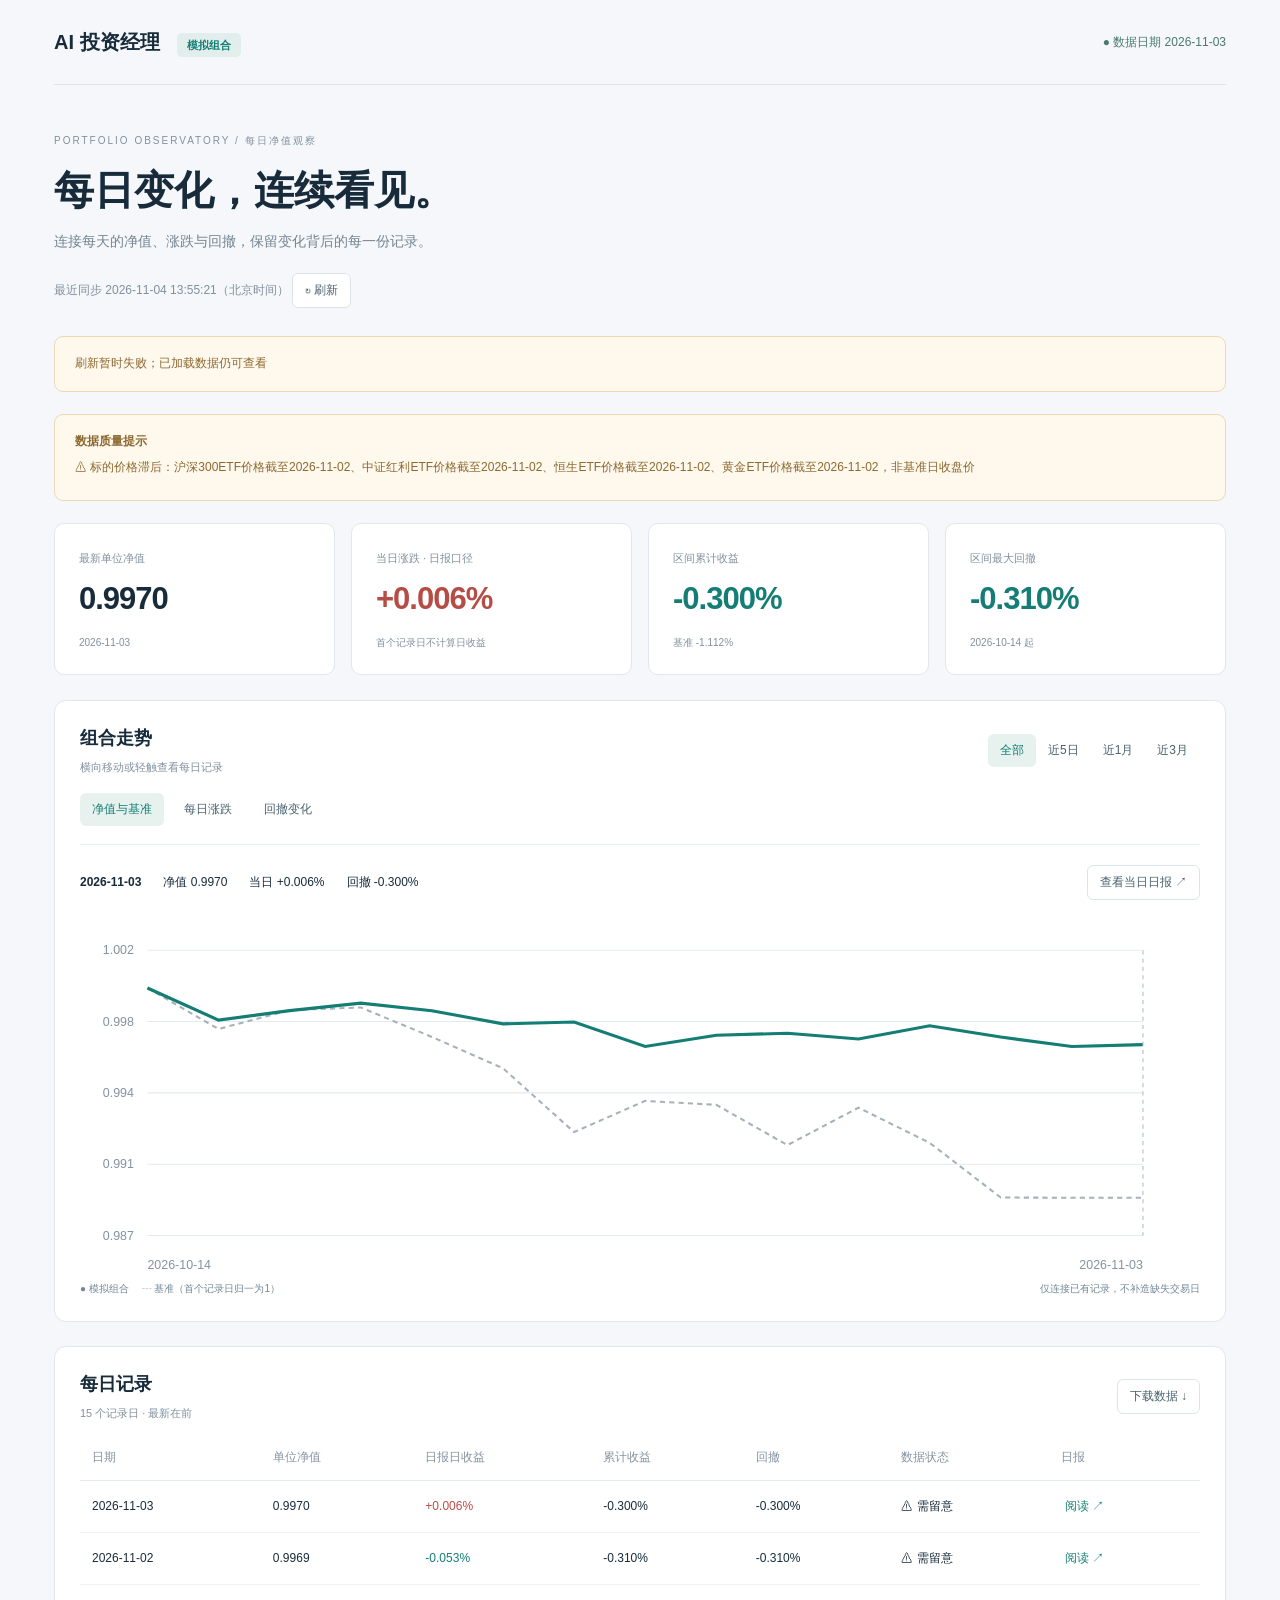
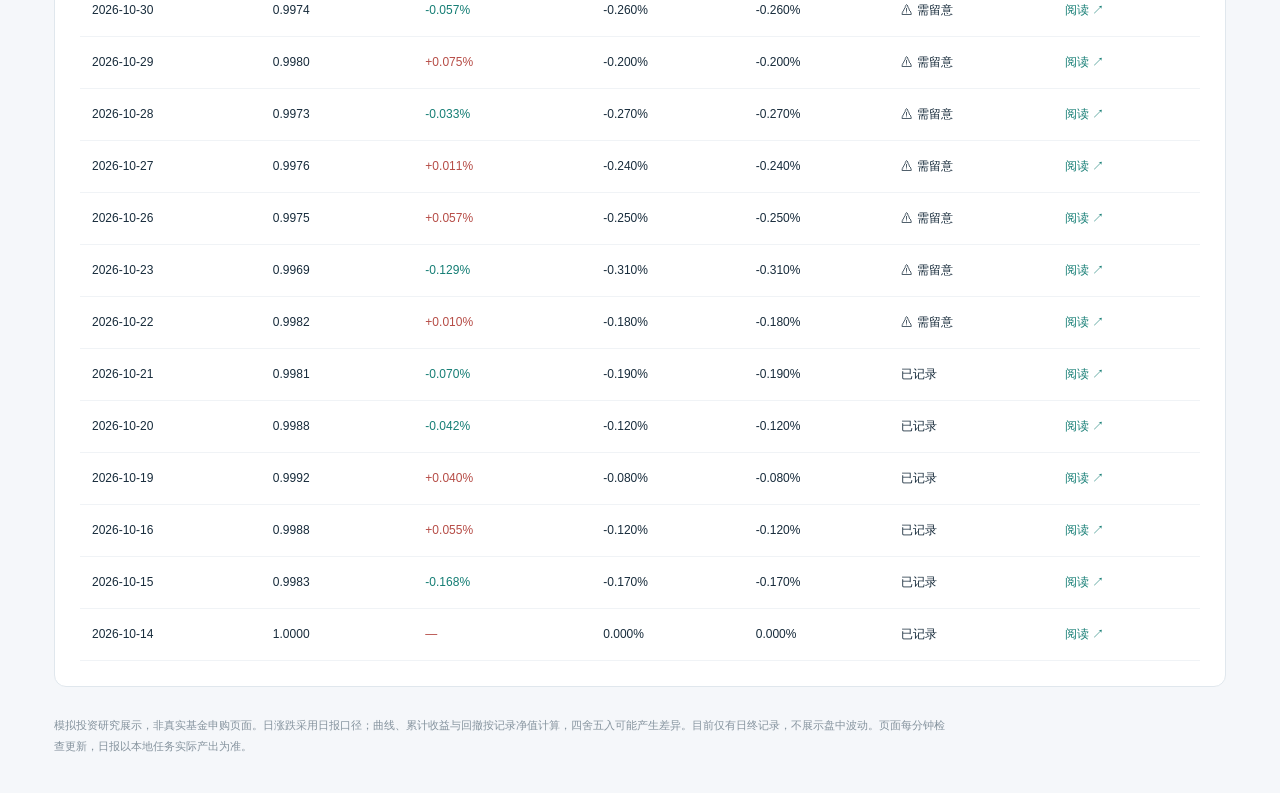
==== index.html @ 885f0a85 "Publish daily fund observatory" ====
<!doctype html><html lang="zh-CN"><meta charset="utf-8"><meta name="viewport" content="width=device-width,initial-scale=1"><title>AI投资经理 · 每日净值观察</title><meta name="description" content="模拟组合每日净值、涨跌、回撤与日报"><link rel="stylesheet" href="./app.css"><div id="root"></div><script defer src="./app.js"></script></html>
---- app.css ----
*{box-sizing:border-box}body{margin:0;background:#f5f7fa;color:#172b3b;font-family:Arial,Microsoft YaHei,sans-serif}main{max-width:1240px;margin:auto;padding:0 34px}header{height:85px;display:flex;align-items:center;justify-content:space-between;border-bottom:1px solid #dde4ea}header b{font-size:20px}header span{font-size:12px;color:#49796e}em{font-style:normal;font-size:11px;background:#e2eeeb;color:#147d74;padding:6px 10px;border-radius:5px;margin-left:12px}.intro{padding:45px 0 28px}.intro small{letter-spacing:2px;font-size:10px}h1{font-size:40px;margin:15px 0}.intro p{color:#748591;font-size:14px}.intro div{font-size:12px;color:#81909e;margin-top:22px}button{font-family:inherit;color:#48616e;font-size:12px;border:1px solid #dce4ea;border-radius:6px;background:#fff;padding:8px 12px;cursor:pointer}button:hover{background:#edf4f3}button:focus-visible{outline:3px solid #54b8aa;outline-offset:2px}button:disabled{opacity:.4}.alert{padding:16px 20px;border:1px solid #ebd8b7;background:#fff9ed;border-radius:9px;font-size:12px;line-height:1.8;margin-bottom:22px;color:#8c6830}.alert p{margin:5px 0}.cards{display:grid;grid-template-columns:repeat(4,1fr);gap:16px;margin:8px 0 25px}.cards article{background:#fff;border:1px solid #e1e7ed;border-radius:10px;padding:24px}label,small{color:#81909e;font-size:11px}.cards strong{display:block;font-size:31px;letter-spacing:-1px;margin:15px 0}.cards small{font-size:10px}.up{color:#b64c46}.down{color:#147d74}.panel{background:#fff;border:1px solid #e0e7ed;border-radius:12px;padding:25px;margin-bottom:24px}.row{display:flex;align-items:center;justify-content:space-between;gap:12px}h2{font-size:18px;margin:0 0 7px}.active{background:#e7f2ef!important;color:#147d74!important}nav{display:flex;gap:8px;border-bottom:1px solid #e8edf1;padding:18px 0}nav button,.row>div>button{border:0;background:transparent}.read{display:flex;align-items:center;gap:22px;padding:20px 0 4px;font-size:12px;flex-wrap:wrap}.read button{margin-left:auto}svg{display:block;width:100%;margin-top:10px;touch-action:pan-y;cursor:crosshair}.legend{font-size:10px;color:#708795;display:flex;justify-content:space-between;gap:10px;flex-wrap:wrap}.tablewrap{overflow-x:auto}table{width:100%;border-collapse:collapse;font-size:12px;margin-top:14px;text-align:left}th{color:#8593a0;font-weight:500;border-bottom:1px solid #e3eaf0;padding:14px 12px;white-space:nowrap}td{padding:13px 12px;border-bottom:1px solid #f0f3f6;white-space:nowrap;font-variant-numeric:tabular-nums}tr:hover{background:#f9fbfc}td button{border:0;background:none;color:#147d74;padding:4px}footer{font-size:11px;color:#85939e;line-height:1.9;padding:4px 0 36px;max-width:900px}.overlay{position:fixed;inset:0;background:#112a3c66;display:flex;justify-content:flex-end;z-index:10}.drawer{width:min(850px,100%);background:#fff;height:100%;overflow:auto;padding:30px}.drawer .row{position:sticky;top:-30px;background:#fff;padding:14px 0;border-bottom:1px solid #e0e7ed}.drawer pre{font:13px/1.9 Microsoft YaHei,sans-serif;white-space:pre-wrap;overflow-wrap:anywhere}@media(max-width:700px){main{padding:0 16px}header{height:70px}header b{font-size:15px}header span{font-size:10px}.intro{padding:30px 0 20px}h1{font-size:29px}.cards{grid-template-columns:1fr 1fr;gap:10px}.cards article{padding:18px}.cards strong{font-size:25px}.panel{padding:16px}.row{align-items:flex-start;flex-wrap:wrap}.read{gap:10px;font-size:10px}.read button{margin-left:0}.drawer{padding:18px}}
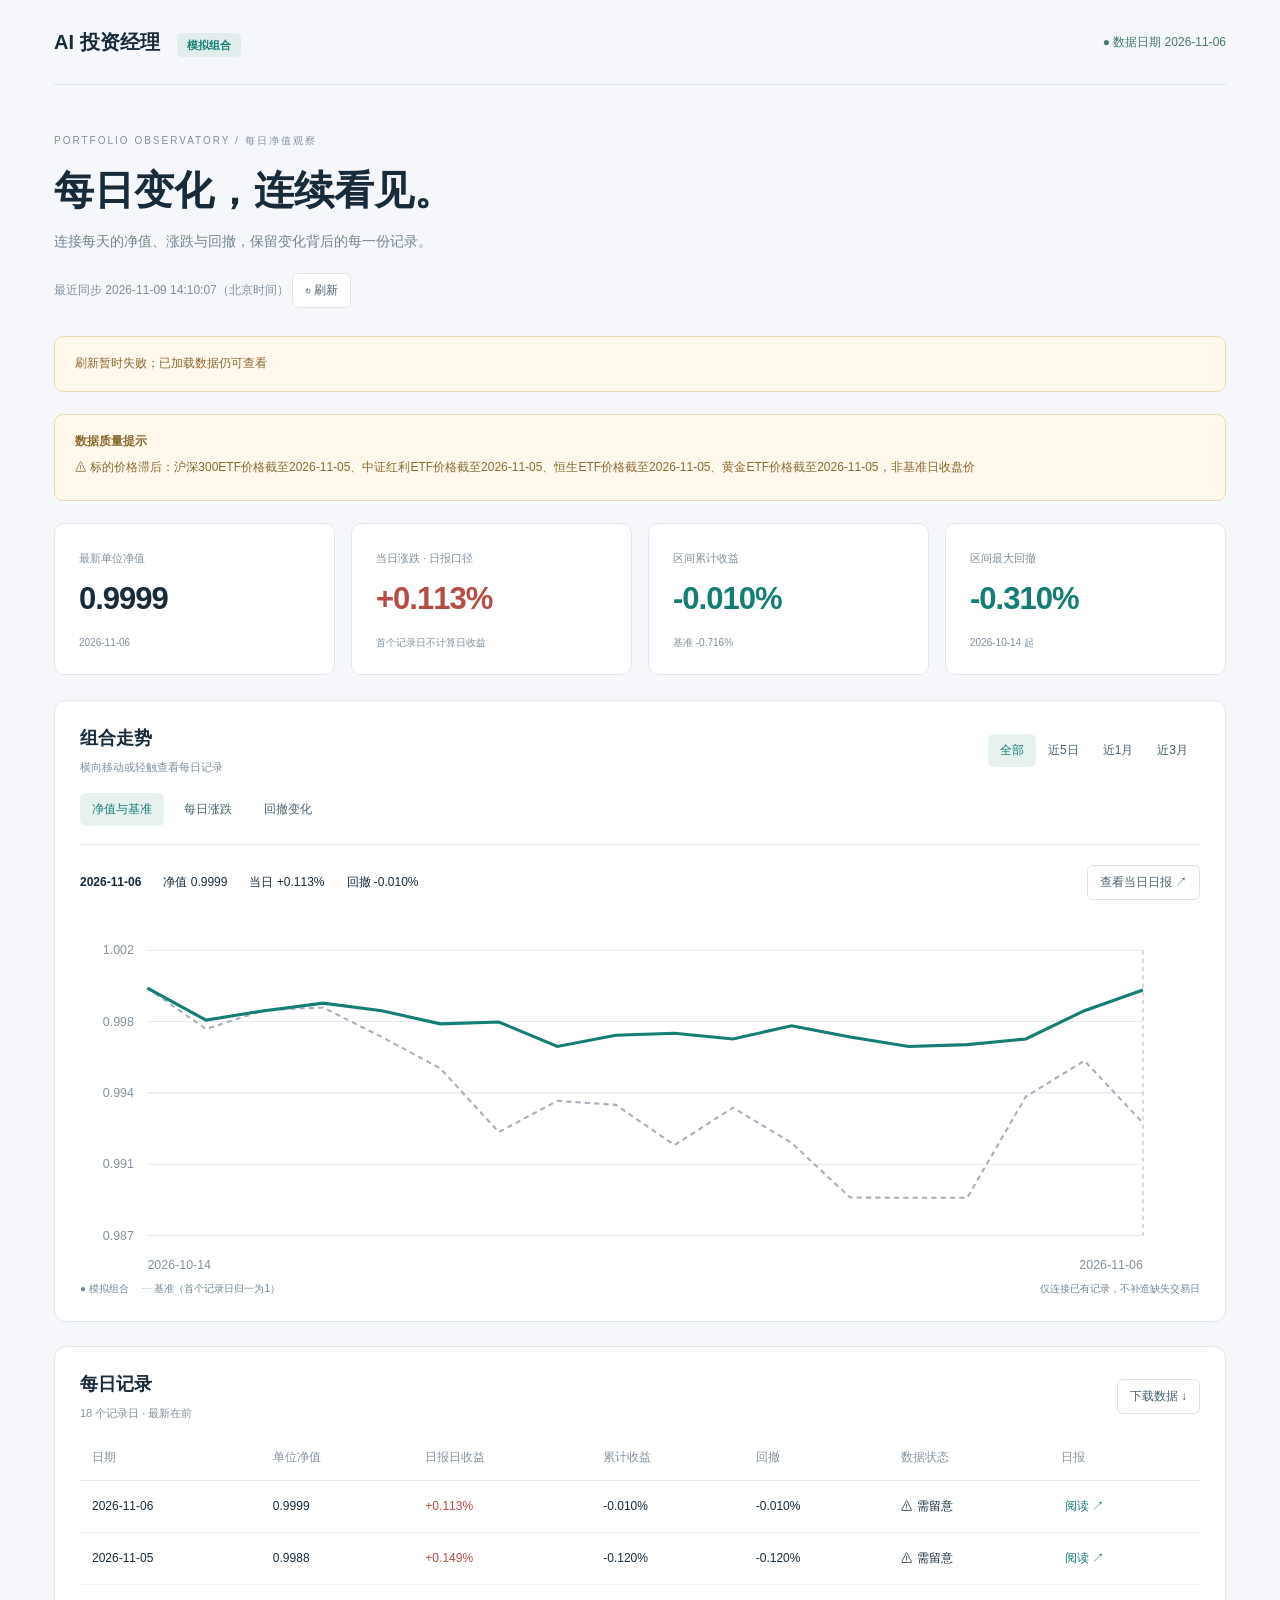
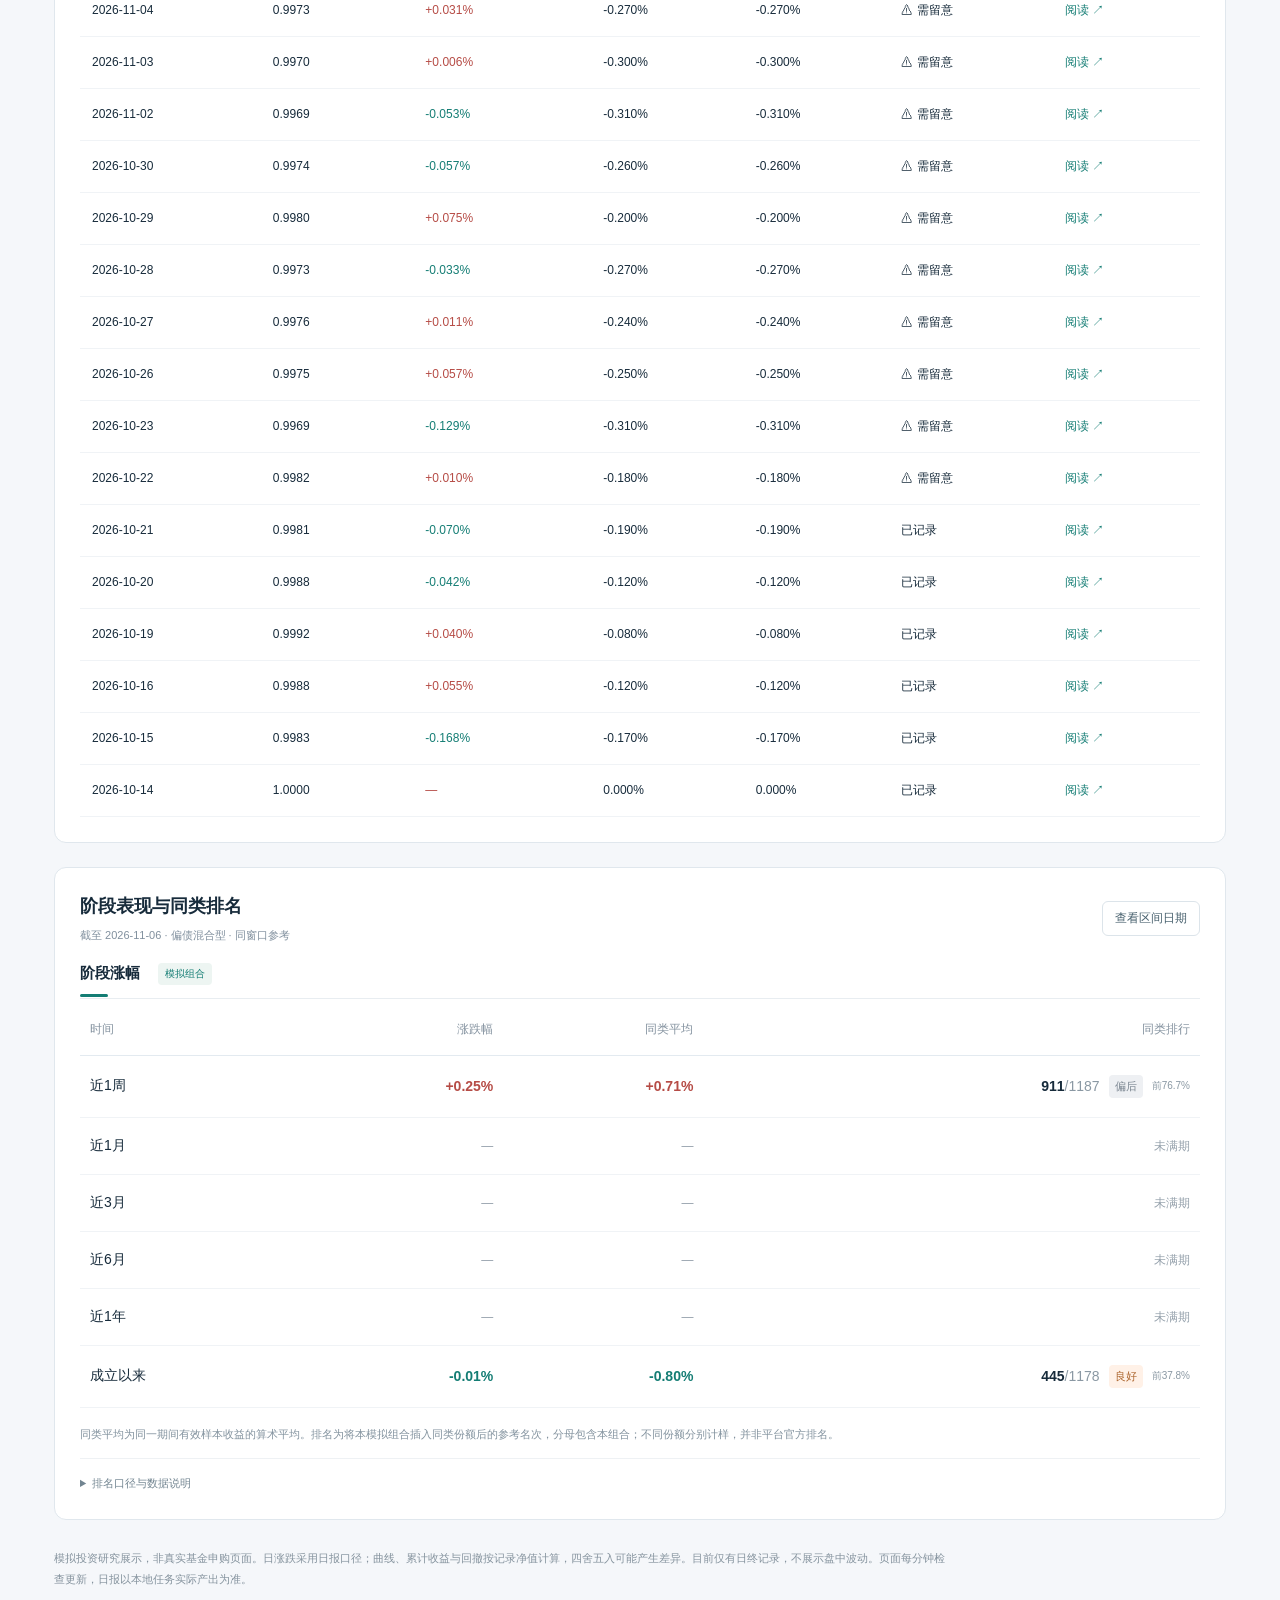
==== commit a1bf124f: "Version viewer assets for ranking display refresh" ====
--- a/index.html
+++ b/index.html
@@ -1 +1 @@
-<!doctype html><html lang="zh-CN"><meta charset="utf-8"><meta name="viewport" content="width=device-width,initial-scale=1"><title>AI投资经理 · 每日净值观察</title><meta name="description" content="模拟组合每日净值、涨跌、回撤与日报"><link rel="stylesheet" href="./app.css"><div id="root"></div><script defer src="./app.js"></script></html>+<!doctype html><html lang="zh-CN"><meta charset="utf-8"><meta name="viewport" content="width=device-width,initial-scale=1"><title>AI投资经理 · 每日净值观察</title><meta name="description" content="模拟组合每日净值、涨跌、回撤、同类排名与日报"><link rel="stylesheet" href="./app.css?v=7d731ffe265d"><div id="root"></div><script defer src="./app.js?v=834281eb98ef"></script></html>
--- a/app.css
+++ b/app.css
@@ -1 +1 @@
-*{box-sizing:border-box}body{margin:0;background:#f5f7fa;color:#172b3b;font-family:Arial,Microsoft YaHei,sans-serif}main{max-width:1240px;margin:auto;padding:0 34px}header{height:85px;display:flex;align-items:center;justify-content:space-between;border-bottom:1px solid #dde4ea}header b{font-size:20px}header span{font-size:12px;color:#49796e}em{font-style:normal;font-size:11px;background:#e2eeeb;color:#147d74;padding:6px 10px;border-radius:5px;margin-left:12px}.intro{padding:45px 0 28px}.intro small{letter-spacing:2px;font-size:10px}h1{font-size:40px;margin:15px 0}.intro p{color:#748591;font-size:14px}.intro div{font-size:12px;color:#81909e;margin-top:22px}button{font-family:inherit;color:#48616e;font-size:12px;border:1px solid #dce4ea;border-radius:6px;background:#fff;padding:8px 12px;cursor:pointer}button:hover{background:#edf4f3}button:focus-visible{outline:3px solid #54b8aa;outline-offset:2px}button:disabled{opacity:.4}.alert{padding:16px 20px;border:1px solid #ebd8b7;background:#fff9ed;border-radius:9px;font-size:12px;line-height:1.8;margin-bottom:22px;color:#8c6830}.alert p{margin:5px 0}.cards{display:grid;grid-template-columns:repeat(4,1fr);gap:16px;margin:8px 0 25px}.cards article{background:#fff;border:1px solid #e1e7ed;border-radius:10px;padding:24px}label,small{color:#81909e;font-size:11px}.cards strong{display:block;font-size:31px;letter-spacing:-1px;margin:15px 0}.cards small{font-size:10px}.up{color:#b64c46}.down{color:#147d74}.panel{background:#fff;border:1px solid #e0e7ed;border-radius:12px;padding:25px;margin-bottom:24px}.row{display:flex;align-items:center;justify-content:space-between;gap:12px}h2{font-size:18px;margin:0 0 7px}.active{background:#e7f2ef!important;color:#147d74!important}nav{display:flex;gap:8px;border-bottom:1px solid #e8edf1;padding:18px 0}nav button,.row>div>button{border:0;background:transparent}.read{display:flex;align-items:center;gap:22px;padding:20px 0 4px;font-size:12px;flex-wrap:wrap}.read button{margin-left:auto}svg{display:block;width:100%;margin-top:10px;touch-action:pan-y;cursor:crosshair}.legend{font-size:10px;color:#708795;display:flex;justify-content:space-between;gap:10px;flex-wrap:wrap}.tablewrap{overflow-x:auto}table{width:100%;border-collapse:collapse;font-size:12px;margin-top:14px;text-align:left}th{color:#8593a0;font-weight:500;border-bottom:1px solid #e3eaf0;padding:14px 12px;white-space:nowrap}td{padding:13px 12px;border-bottom:1px solid #f0f3f6;white-space:nowrap;font-variant-numeric:tabular-nums}tr:hover{background:#f9fbfc}td button{border:0;background:none;color:#147d74;padding:4px}footer{font-size:11px;color:#85939e;line-height:1.9;padding:4px 0 36px;max-width:900px}.overlay{position:fixed;inset:0;background:#112a3c66;display:flex;justify-content:flex-end;z-index:10}.drawer{width:min(850px,100%);background:#fff;height:100%;overflow:auto;padding:30px}.drawer .row{position:sticky;top:-30px;background:#fff;padding:14px 0;border-bottom:1px solid #e0e7ed}.drawer pre{font:13px/1.9 Microsoft YaHei,sans-serif;white-space:pre-wrap;overflow-wrap:anywhere}@media(max-width:700px){main{padding:0 16px}header{height:70px}header b{font-size:15px}header span{font-size:10px}.intro{padding:30px 0 20px}h1{font-size:29px}.cards{grid-template-columns:1fr 1fr;gap:10px}.cards article{padding:18px}.cards strong{font-size:25px}.panel{padding:16px}.row{align-items:flex-start;flex-wrap:wrap}.read{gap:10px;font-size:10px}.read button{margin-left:0}.drawer{padding:18px}}
+*{box-sizing:border-box}body{margin:0;background:#f5f7fa;color:#172b3b;font-family:Arial,Microsoft YaHei,sans-serif}main{max-width:1240px;margin:auto;padding:0 34px}header{height:85px;display:flex;align-items:center;justify-content:space-between;border-bottom:1px solid #dde4ea}header b{font-size:20px}header span{font-size:12px;color:#49796e}em{font-style:normal;font-size:11px;background:#e2eeeb;color:#147d74;padding:6px 10px;border-radius:5px;margin-left:12px}.intro{padding:45px 0 28px}.intro small{letter-spacing:2px;font-size:10px}h1{font-size:40px;margin:15px 0}.intro p{color:#748591;font-size:14px}.intro div{font-size:12px;color:#81909e;margin-top:22px}button{font-family:inherit;color:#48616e;font-size:12px;border:1px solid #dce4ea;border-radius:6px;background:#fff;padding:8px 12px;cursor:pointer}button:hover{background:#edf4f3}button:focus-visible{outline:3px solid #54b8aa;outline-offset:2px}button:disabled{opacity:.4}.alert{padding:16px 20px;border:1px solid #ebd8b7;background:#fff9ed;border-radius:9px;font-size:12px;line-height:1.8;margin-bottom:22px;color:#8c6830}.alert p{margin:5px 0}.cards{display:grid;grid-template-columns:repeat(4,1fr);gap:16px;margin:8px 0 25px}.cards article{background:#fff;border:1px solid #e1e7ed;border-radius:10px;padding:24px}label,small{color:#81909e;font-size:11px}.cards strong{display:block;font-size:31px;letter-spacing:-1px;margin:15px 0}.cards small{font-size:10px}.up{color:#b64c46}.down{color:#147d74}.panel{background:#fff;border:1px solid #e0e7ed;border-radius:12px;padding:25px;margin-bottom:24px}.row{display:flex;align-items:center;justify-content:space-between;gap:12px}h2{font-size:18px;margin:0 0 7px}.active{background:#e7f2ef!important;color:#147d74!important}nav{display:flex;gap:8px;border-bottom:1px solid #e8edf1;padding:18px 0}nav button,.row>div>button{border:0;background:transparent}.read{display:flex;align-items:center;gap:22px;padding:20px 0 4px;font-size:12px;flex-wrap:wrap}.read button{margin-left:auto}svg{display:block;width:100%;margin-top:10px;touch-action:pan-y;cursor:crosshair}.legend{font-size:10px;color:#708795;display:flex;justify-content:space-between;gap:10px;flex-wrap:wrap}.tablewrap{overflow-x:auto}table{width:100%;border-collapse:collapse;font-size:12px;margin-top:14px;text-align:left}th{color:#8593a0;font-weight:500;border-bottom:1px solid #e3eaf0;padding:14px 12px;white-space:nowrap}td{padding:13px 12px;border-bottom:1px solid #f0f3f6;white-space:nowrap;font-variant-numeric:tabular-nums}tr:hover{background:#f9fbfc}td button{border:0;background:none;color:#147d74;padding:4px}footer{font-size:11px;color:#85939e;line-height:1.9;padding:4px 0 36px;max-width:900px}.overlay{position:fixed;inset:0;background:#112a3c66;display:flex;justify-content:flex-end;z-index:10}.drawer{width:min(850px,100%);background:#fff;height:100%;overflow:auto;padding:30px}.drawer .row{position:sticky;top:-30px;background:#fff;padding:14px 0;border-bottom:1px solid #e0e7ed}.drawer pre{font:13px/1.9 Microsoft YaHei,sans-serif;white-space:pre-wrap;overflow-wrap:anywhere}@media(max-width:700px){main{padding:0 16px}header{height:70px}header b{font-size:15px}header span{font-size:10px}.intro{padding:30px 0 20px}h1{font-size:29px}.cards{grid-template-columns:1fr 1fr;gap:10px}.cards article{padding:18px}.cards strong{font-size:25px}.panel{padding:16px}.row{align-items:flex-start;flex-wrap:wrap}.read{gap:10px;font-size:10px}.read button{margin-left:0}.drawer{padding:18px}}.performance-panel{padding-top:26px}.performance-tabs{display:flex;gap:18px;align-items:center;border-bottom:1px solid #e8edf1;margin-top:20px;padding:0 0 13px}.performance-tabs>span{position:relative;font-size:15px;font-weight:700;color:#172b3b}.performance-tabs>span:after{content:"";height:3px;width:28px;border-radius:2px;background:#147d74;position:absolute;bottom:-14px;left:0}.performance-tabs>b{font-size:10px;font-weight:500;color:#147d74;background:#edf5f2;padding:4px 7px;border-radius:4px}.performance-table{margin-top:5px;min-width:330px;font-size:14px}.performance-table th{font-size:12px;padding:17px 10px}.performance-table td{padding:19px 10px}.performance-table th:not(:first-child),.performance-table td:not(:first-child){text-align:right}.performance-table td:first-child strong{font-weight:500}.performance-table td>small{display:block;margin-top:7px;font-size:10px;white-space:normal;max-width:170px;line-height:1.5}.performance-table .up,.performance-table .down{font-weight:600}.muted,.rank-unavailable{color:#94a0ab;font-size:12px}.peer-rank{display:flex;justify-content:flex-end;align-items:center;gap:9px;flex-wrap:wrap}.peer-rank b{color:#172b3b;font-weight:700}.peer-rank i{font-style:normal;color:#8a98a3}.peer-rank small{font-size:10px;color:#8a98a3}.rank-badge{font-size:11px;padding:4px 6px;border-radius:4px;font-weight:500}.rank-good{background:#fff1e7;color:#ac652d}.rank-mid{background:#edf4f3;color:#4e7e77}.rank-low{background:#eef0f3;color:#7a8590}.performance-caption{font-size:11px;color:#82929e;line-height:1.9;margin:16px 0 13px}.performance-method{border-top:1px solid #eef1f4;padding-top:14px;color:#728591;font-size:11px;line-height:1.9}.performance-method summary{cursor:pointer;display:list-item;width:max-content;max-width:100%}.performance-method p{margin:10px 0}.performance-method a{color:#147d74;text-underline-offset:3px}@media(max-width:700px){.performance-table{font-size:13px}.performance-table th{font-size:11px;padding:16px 5px}.performance-table td{padding:18px 5px}.peer-rank{gap:5px}.peer-rank small{display:none}.rank-badge{font-size:10px;padding:3px 4px}.rank-unavailable,.performance-caption{font-size:10px}.period-toggle{font-size:10px;padding:7px 9px}}
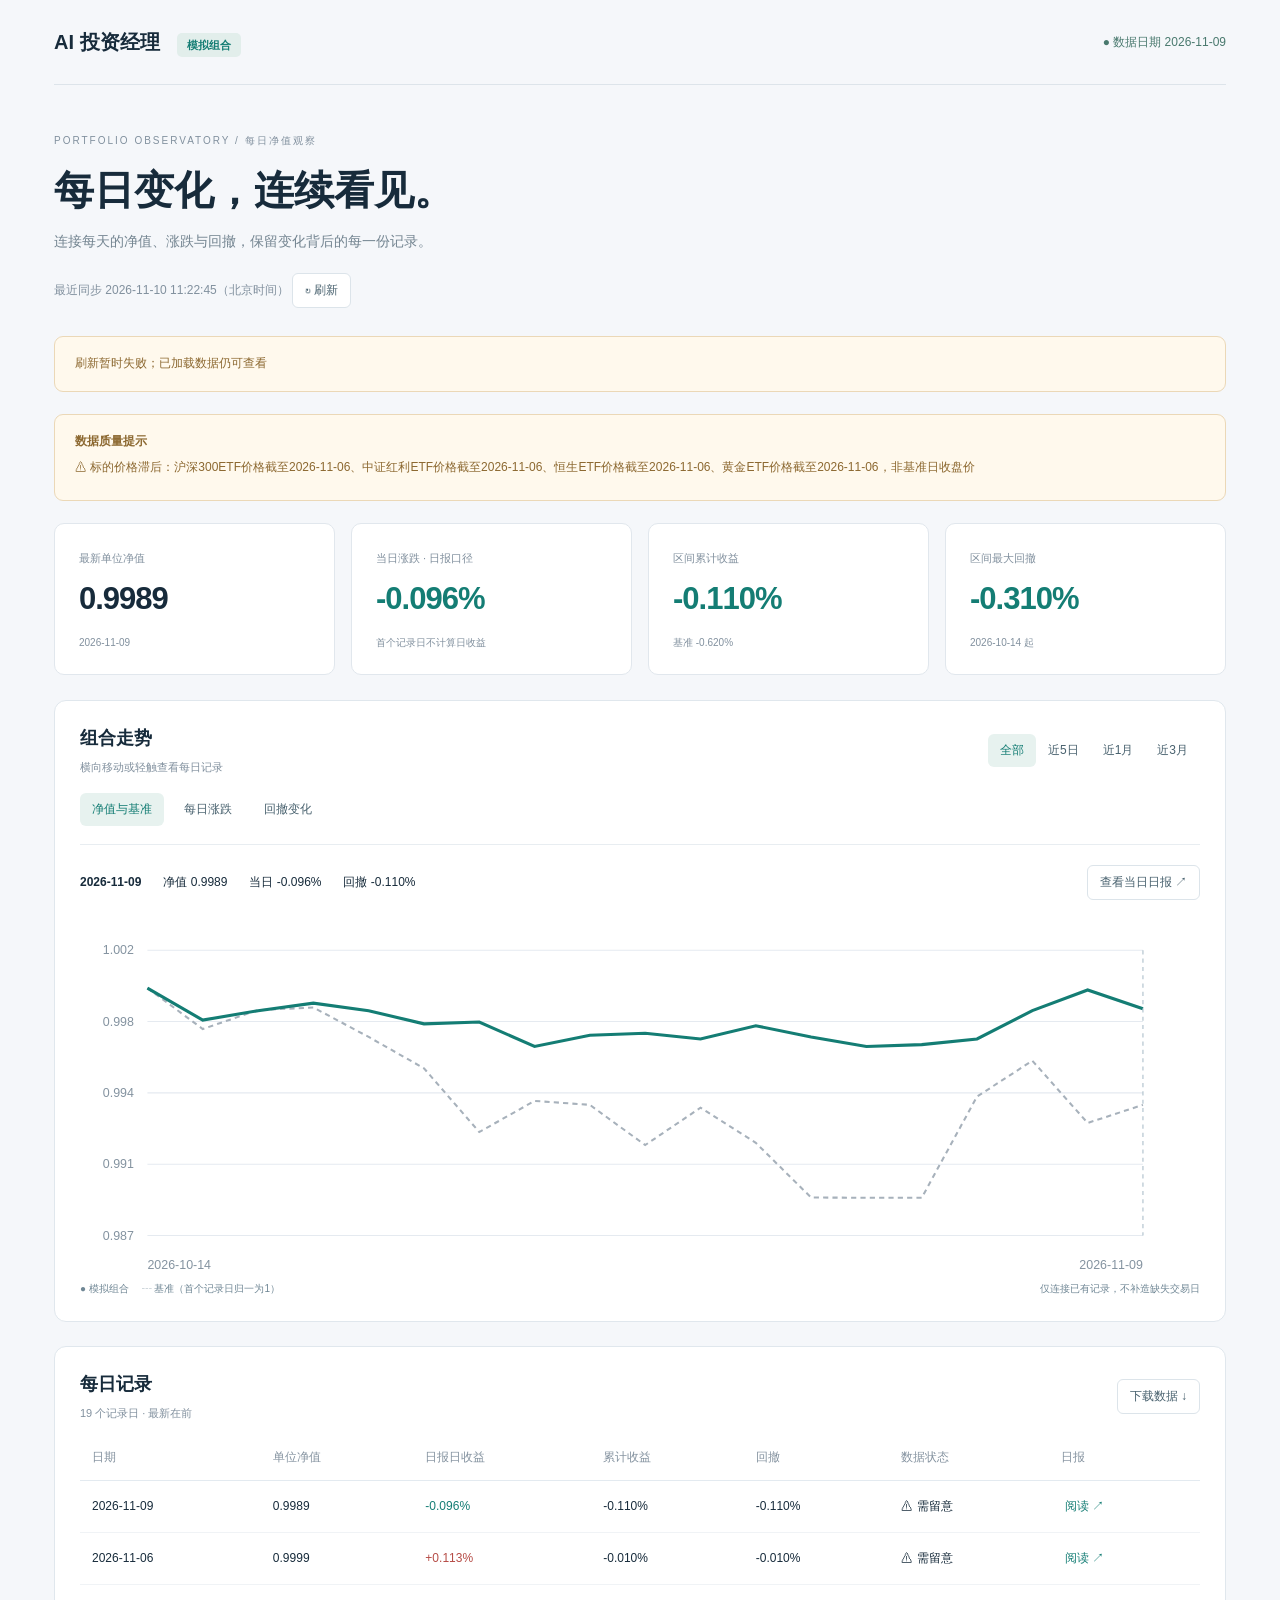
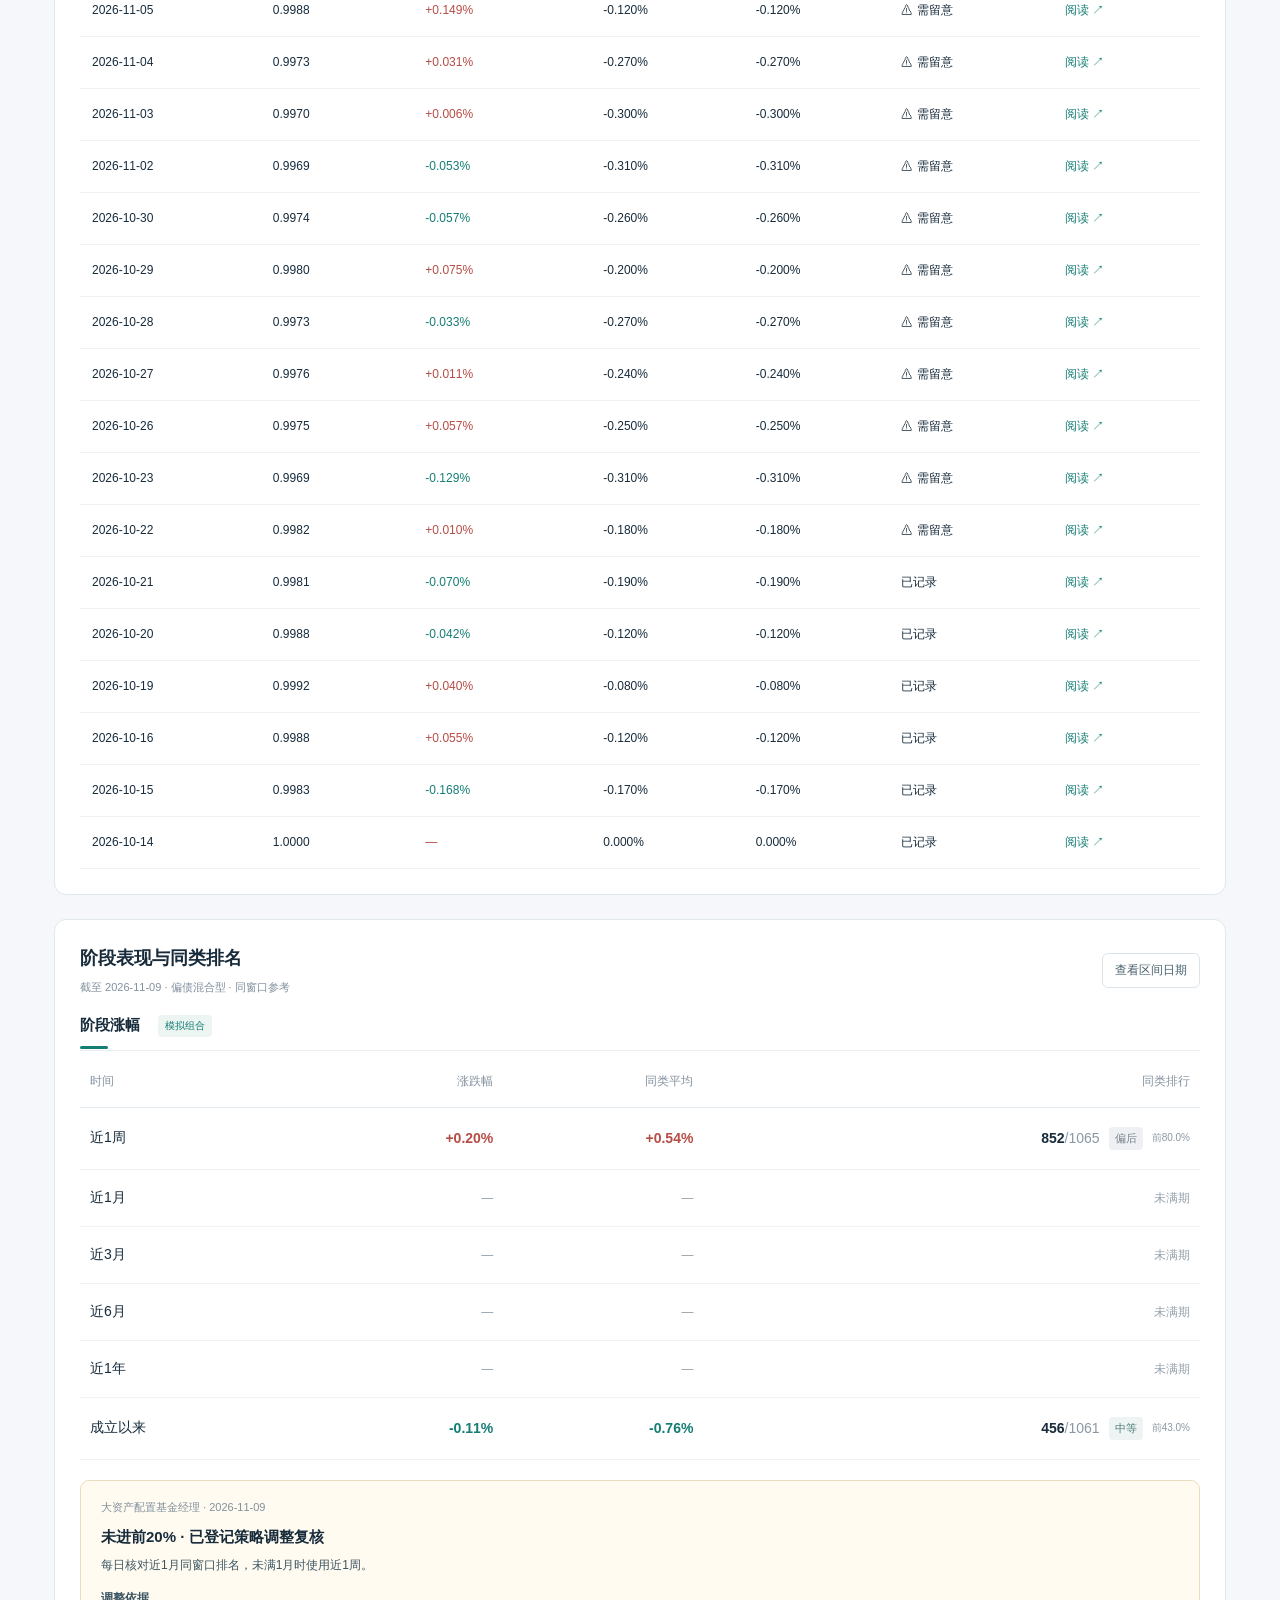
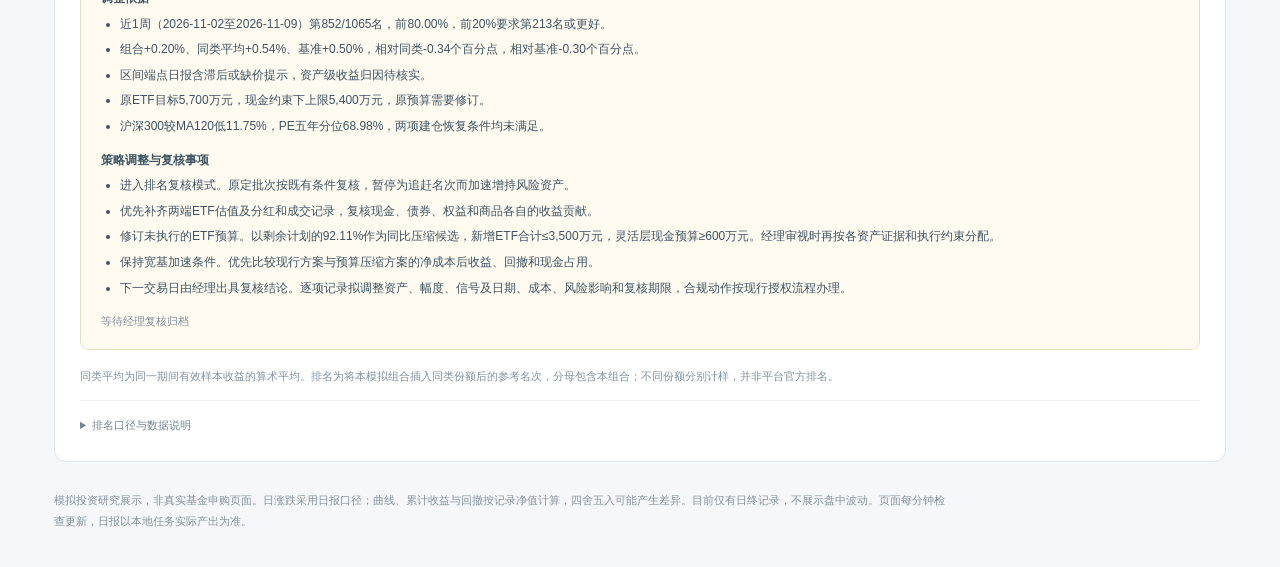
==== commit 784baaf9: "Show top-20 percent strategy review feedback" ====
--- a/index.html
+++ b/index.html
@@ -1 +1 @@
-<!doctype html><html lang="zh-CN"><meta charset="utf-8"><meta name="viewport" content="width=device-width,initial-scale=1"><title>AI投资经理 · 每日净值观察</title><meta name="description" content="模拟组合每日净值、涨跌、回撤、同类排名与日报"><link rel="stylesheet" href="./app.css?v=7d731ffe265d"><div id="root"></div><script defer src="./app.js?v=834281eb98ef"></script></html>+<!doctype html><html lang="zh-CN"><meta charset="utf-8"><meta name="viewport" content="width=device-width,initial-scale=1"><title>AI投资经理 · 每日净值观察</title><meta name="description" content="模拟组合每日净值、涨跌、回撤、同类排名与日报"><link rel="stylesheet" href="./app.css?v=56ebf932ee95"><div id="root"></div><script defer src="./app.js?v=c38d3f173893"></script></html>
--- a/app.css
+++ b/app.css
@@ -1 +1 @@
-*{box-sizing:border-box}body{margin:0;background:#f5f7fa;color:#172b3b;font-family:Arial,Microsoft YaHei,sans-serif}main{max-width:1240px;margin:auto;padding:0 34px}header{height:85px;display:flex;align-items:center;justify-content:space-between;border-bottom:1px solid #dde4ea}header b{font-size:20px}header span{font-size:12px;color:#49796e}em{font-style:normal;font-size:11px;background:#e2eeeb;color:#147d74;padding:6px 10px;border-radius:5px;margin-left:12px}.intro{padding:45px 0 28px}.intro small{letter-spacing:2px;font-size:10px}h1{font-size:40px;margin:15px 0}.intro p{color:#748591;font-size:14px}.intro div{font-size:12px;color:#81909e;margin-top:22px}button{font-family:inherit;color:#48616e;font-size:12px;border:1px solid #dce4ea;border-radius:6px;background:#fff;padding:8px 12px;cursor:pointer}button:hover{background:#edf4f3}button:focus-visible{outline:3px solid #54b8aa;outline-offset:2px}button:disabled{opacity:.4}.alert{padding:16px 20px;border:1px solid #ebd8b7;background:#fff9ed;border-radius:9px;font-size:12px;line-height:1.8;margin-bottom:22px;color:#8c6830}.alert p{margin:5px 0}.cards{display:grid;grid-template-columns:repeat(4,1fr);gap:16px;margin:8px 0 25px}.cards article{background:#fff;border:1px solid #e1e7ed;border-radius:10px;padding:24px}label,small{color:#81909e;font-size:11px}.cards strong{display:block;font-size:31px;letter-spacing:-1px;margin:15px 0}.cards small{font-size:10px}.up{color:#b64c46}.down{color:#147d74}.panel{background:#fff;border:1px solid #e0e7ed;border-radius:12px;padding:25px;margin-bottom:24px}.row{display:flex;align-items:center;justify-content:space-between;gap:12px}h2{font-size:18px;margin:0 0 7px}.active{background:#e7f2ef!important;color:#147d74!important}nav{display:flex;gap:8px;border-bottom:1px solid #e8edf1;padding:18px 0}nav button,.row>div>button{border:0;background:transparent}.read{display:flex;align-items:center;gap:22px;padding:20px 0 4px;font-size:12px;flex-wrap:wrap}.read button{margin-left:auto}svg{display:block;width:100%;margin-top:10px;touch-action:pan-y;cursor:crosshair}.legend{font-size:10px;color:#708795;display:flex;justify-content:space-between;gap:10px;flex-wrap:wrap}.tablewrap{overflow-x:auto}table{width:100%;border-collapse:collapse;font-size:12px;margin-top:14px;text-align:left}th{color:#8593a0;font-weight:500;border-bottom:1px solid #e3eaf0;padding:14px 12px;white-space:nowrap}td{padding:13px 12px;border-bottom:1px solid #f0f3f6;white-space:nowrap;font-variant-numeric:tabular-nums}tr:hover{background:#f9fbfc}td button{border:0;background:none;color:#147d74;padding:4px}footer{font-size:11px;color:#85939e;line-height:1.9;padding:4px 0 36px;max-width:900px}.overlay{position:fixed;inset:0;background:#112a3c66;display:flex;justify-content:flex-end;z-index:10}.drawer{width:min(850px,100%);background:#fff;height:100%;overflow:auto;padding:30px}.drawer .row{position:sticky;top:-30px;background:#fff;padding:14px 0;border-bottom:1px solid #e0e7ed}.drawer pre{font:13px/1.9 Microsoft YaHei,sans-serif;white-space:pre-wrap;overflow-wrap:anywhere}@media(max-width:700px){main{padding:0 16px}header{height:70px}header b{font-size:15px}header span{font-size:10px}.intro{padding:30px 0 20px}h1{font-size:29px}.cards{grid-template-columns:1fr 1fr;gap:10px}.cards article{padding:18px}.cards strong{font-size:25px}.panel{padding:16px}.row{align-items:flex-start;flex-wrap:wrap}.read{gap:10px;font-size:10px}.read button{margin-left:0}.drawer{padding:18px}}.performance-panel{padding-top:26px}.performance-tabs{display:flex;gap:18px;align-items:center;border-bottom:1px solid #e8edf1;margin-top:20px;padding:0 0 13px}.performance-tabs>span{position:relative;font-size:15px;font-weight:700;color:#172b3b}.performance-tabs>span:after{content:"";height:3px;width:28px;border-radius:2px;background:#147d74;position:absolute;bottom:-14px;left:0}.performance-tabs>b{font-size:10px;font-weight:500;color:#147d74;background:#edf5f2;padding:4px 7px;border-radius:4px}.performance-table{margin-top:5px;min-width:330px;font-size:14px}.performance-table th{font-size:12px;padding:17px 10px}.performance-table td{padding:19px 10px}.performance-table th:not(:first-child),.performance-table td:not(:first-child){text-align:right}.performance-table td:first-child strong{font-weight:500}.performance-table td>small{display:block;margin-top:7px;font-size:10px;white-space:normal;max-width:170px;line-height:1.5}.performance-table .up,.performance-table .down{font-weight:600}.muted,.rank-unavailable{color:#94a0ab;font-size:12px}.peer-rank{display:flex;justify-content:flex-end;align-items:center;gap:9px;flex-wrap:wrap}.peer-rank b{color:#172b3b;font-weight:700}.peer-rank i{font-style:normal;color:#8a98a3}.peer-rank small{font-size:10px;color:#8a98a3}.rank-badge{font-size:11px;padding:4px 6px;border-radius:4px;font-weight:500}.rank-good{background:#fff1e7;color:#ac652d}.rank-mid{background:#edf4f3;color:#4e7e77}.rank-low{background:#eef0f3;color:#7a8590}.performance-caption{font-size:11px;color:#82929e;line-height:1.9;margin:16px 0 13px}.performance-method{border-top:1px solid #eef1f4;padding-top:14px;color:#728591;font-size:11px;line-height:1.9}.performance-method summary{cursor:pointer;display:list-item;width:max-content;max-width:100%}.performance-method p{margin:10px 0}.performance-method a{color:#147d74;text-underline-offset:3px}@media(max-width:700px){.performance-table{font-size:13px}.performance-table th{font-size:11px;padding:16px 5px}.performance-table td{padding:18px 5px}.peer-rank{gap:5px}.peer-rank small{display:none}.rank-badge{font-size:10px;padding:3px 4px}.rank-unavailable,.performance-caption{font-size:10px}.period-toggle{font-size:10px;padding:7px 9px}}
+*{box-sizing:border-box}body{margin:0;background:#f5f7fa;color:#172b3b;font-family:Arial,Microsoft YaHei,sans-serif}main{max-width:1240px;margin:auto;padding:0 34px}header{height:85px;display:flex;align-items:center;justify-content:space-between;border-bottom:1px solid #dde4ea}header b{font-size:20px}header span{font-size:12px;color:#49796e}em{font-style:normal;font-size:11px;background:#e2eeeb;color:#147d74;padding:6px 10px;border-radius:5px;margin-left:12px}.intro{padding:45px 0 28px}.intro small{letter-spacing:2px;font-size:10px}h1{font-size:40px;margin:15px 0}.intro p{color:#748591;font-size:14px}.intro div{font-size:12px;color:#81909e;margin-top:22px}button{font-family:inherit;color:#48616e;font-size:12px;border:1px solid #dce4ea;border-radius:6px;background:#fff;padding:8px 12px;cursor:pointer}button:hover{background:#edf4f3}button:focus-visible{outline:3px solid #54b8aa;outline-offset:2px}button:disabled{opacity:.4}.alert{padding:16px 20px;border:1px solid #ebd8b7;background:#fff9ed;border-radius:9px;font-size:12px;line-height:1.8;margin-bottom:22px;color:#8c6830}.alert p{margin:5px 0}.cards{display:grid;grid-template-columns:repeat(4,1fr);gap:16px;margin:8px 0 25px}.cards article{background:#fff;border:1px solid #e1e7ed;border-radius:10px;padding:24px}label,small{color:#81909e;font-size:11px}.cards strong{display:block;font-size:31px;letter-spacing:-1px;margin:15px 0}.cards small{font-size:10px}.up{color:#b64c46}.down{color:#147d74}.panel{background:#fff;border:1px solid #e0e7ed;border-radius:12px;padding:25px;margin-bottom:24px}.row{display:flex;align-items:center;justify-content:space-between;gap:12px}h2{font-size:18px;margin:0 0 7px}.active{background:#e7f2ef!important;color:#147d74!important}nav{display:flex;gap:8px;border-bottom:1px solid #e8edf1;padding:18px 0}nav button,.row>div>button{border:0;background:transparent}.read{display:flex;align-items:center;gap:22px;padding:20px 0 4px;font-size:12px;flex-wrap:wrap}.read button{margin-left:auto}svg{display:block;width:100%;margin-top:10px;touch-action:pan-y;cursor:crosshair}.legend{font-size:10px;color:#708795;display:flex;justify-content:space-between;gap:10px;flex-wrap:wrap}.tablewrap{overflow-x:auto}table{width:100%;border-collapse:collapse;font-size:12px;margin-top:14px;text-align:left}th{color:#8593a0;font-weight:500;border-bottom:1px solid #e3eaf0;padding:14px 12px;white-space:nowrap}td{padding:13px 12px;border-bottom:1px solid #f0f3f6;white-space:nowrap;font-variant-numeric:tabular-nums}tr:hover{background:#f9fbfc}td button{border:0;background:none;color:#147d74;padding:4px}footer{font-size:11px;color:#85939e;line-height:1.9;padding:4px 0 36px;max-width:900px}.overlay{position:fixed;inset:0;background:#112a3c66;display:flex;justify-content:flex-end;z-index:10}.drawer{width:min(850px,100%);background:#fff;height:100%;overflow:auto;padding:30px}.drawer .row{position:sticky;top:-30px;background:#fff;padding:14px 0;border-bottom:1px solid #e0e7ed}.drawer pre{font:13px/1.9 Microsoft YaHei,sans-serif;white-space:pre-wrap;overflow-wrap:anywhere}@media(max-width:700px){main{padding:0 16px}header{height:70px}header b{font-size:15px}header span{font-size:10px}.intro{padding:30px 0 20px}h1{font-size:29px}.cards{grid-template-columns:1fr 1fr;gap:10px}.cards article{padding:18px}.cards strong{font-size:25px}.panel{padding:16px}.row{align-items:flex-start;flex-wrap:wrap}.read{gap:10px;font-size:10px}.read button{margin-left:0}.drawer{padding:18px}}.performance-panel{padding-top:26px}.performance-tabs{display:flex;gap:18px;align-items:center;border-bottom:1px solid #e8edf1;margin-top:20px;padding:0 0 13px}.performance-tabs>span{position:relative;font-size:15px;font-weight:700;color:#172b3b}.performance-tabs>span:after{content:"";height:3px;width:28px;border-radius:2px;background:#147d74;position:absolute;bottom:-14px;left:0}.performance-tabs>b{font-size:10px;font-weight:500;color:#147d74;background:#edf5f2;padding:4px 7px;border-radius:4px}.performance-table{margin-top:5px;min-width:330px;font-size:14px}.performance-table th{font-size:12px;padding:17px 10px}.performance-table td{padding:19px 10px}.performance-table th:not(:first-child),.performance-table td:not(:first-child){text-align:right}.performance-table td:first-child strong{font-weight:500}.performance-table td>small{display:block;margin-top:7px;font-size:10px;white-space:normal;max-width:170px;line-height:1.5}.performance-table .up,.performance-table .down{font-weight:600}.muted,.rank-unavailable{color:#94a0ab;font-size:12px}.peer-rank{display:flex;justify-content:flex-end;align-items:center;gap:9px;flex-wrap:wrap}.peer-rank b{color:#172b3b;font-weight:700}.peer-rank i{font-style:normal;color:#8a98a3}.peer-rank small{font-size:10px;color:#8a98a3}.rank-badge{font-size:11px;padding:4px 6px;border-radius:4px;font-weight:500}.rank-good{background:#fff1e7;color:#ac652d}.rank-mid{background:#edf4f3;color:#4e7e77}.rank-low{background:#eef0f3;color:#7a8590}.performance-caption{font-size:11px;color:#82929e;line-height:1.9;margin:16px 0 13px}.performance-method{border-top:1px solid #eef1f4;padding-top:14px;color:#728591;font-size:11px;line-height:1.9}.performance-method summary{cursor:pointer;display:list-item;width:max-content;max-width:100%}.performance-method p{margin:10px 0}.performance-method a{color:#147d74;text-underline-offset:3px}@media(max-width:700px){.performance-table{font-size:13px}.performance-table th{font-size:11px;padding:16px 5px}.performance-table td{padding:18px 5px}.peer-rank{gap:5px}.peer-rank small{display:none}.rank-badge{font-size:10px;padding:3px 4px}.rank-unavailable,.performance-caption{font-size:10px}.period-toggle{font-size:10px;padding:7px 9px}}.rank-feedback{margin-top:20px;padding:16px 20px;border:1px solid #dcebe6;border-radius:9px;background:#f5faf8;color:#3c5563;font-size:12px;line-height:1.8}.rank-feedback-review{border-color:#ecdcbf;background:#fffbf1}.rank-feedback h3{font-size:15px;color:#172b3b;margin:4px 0}.rank-feedback p{margin:5px 0 12px}.rank-feedback ul{padding-left:19px;margin:4px 0 12px}.rank-feedback li+li{margin-top:4px}
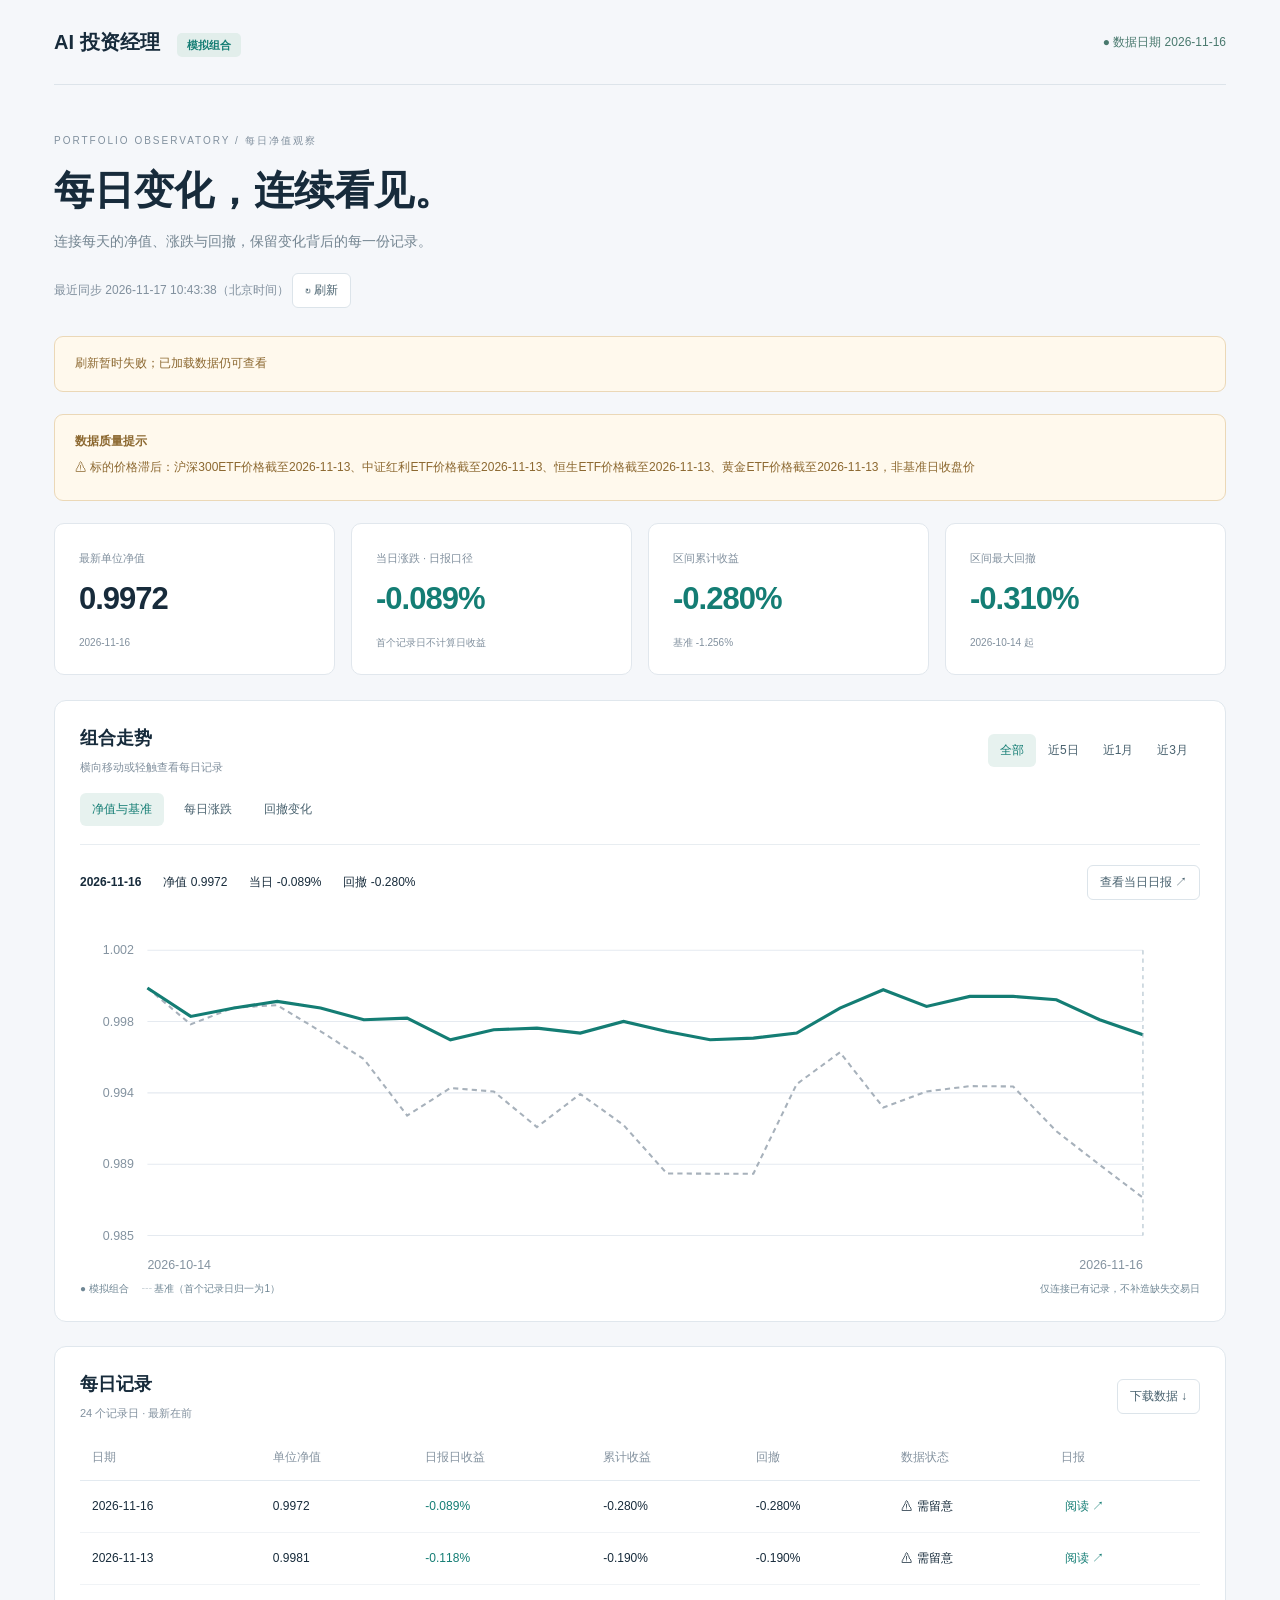
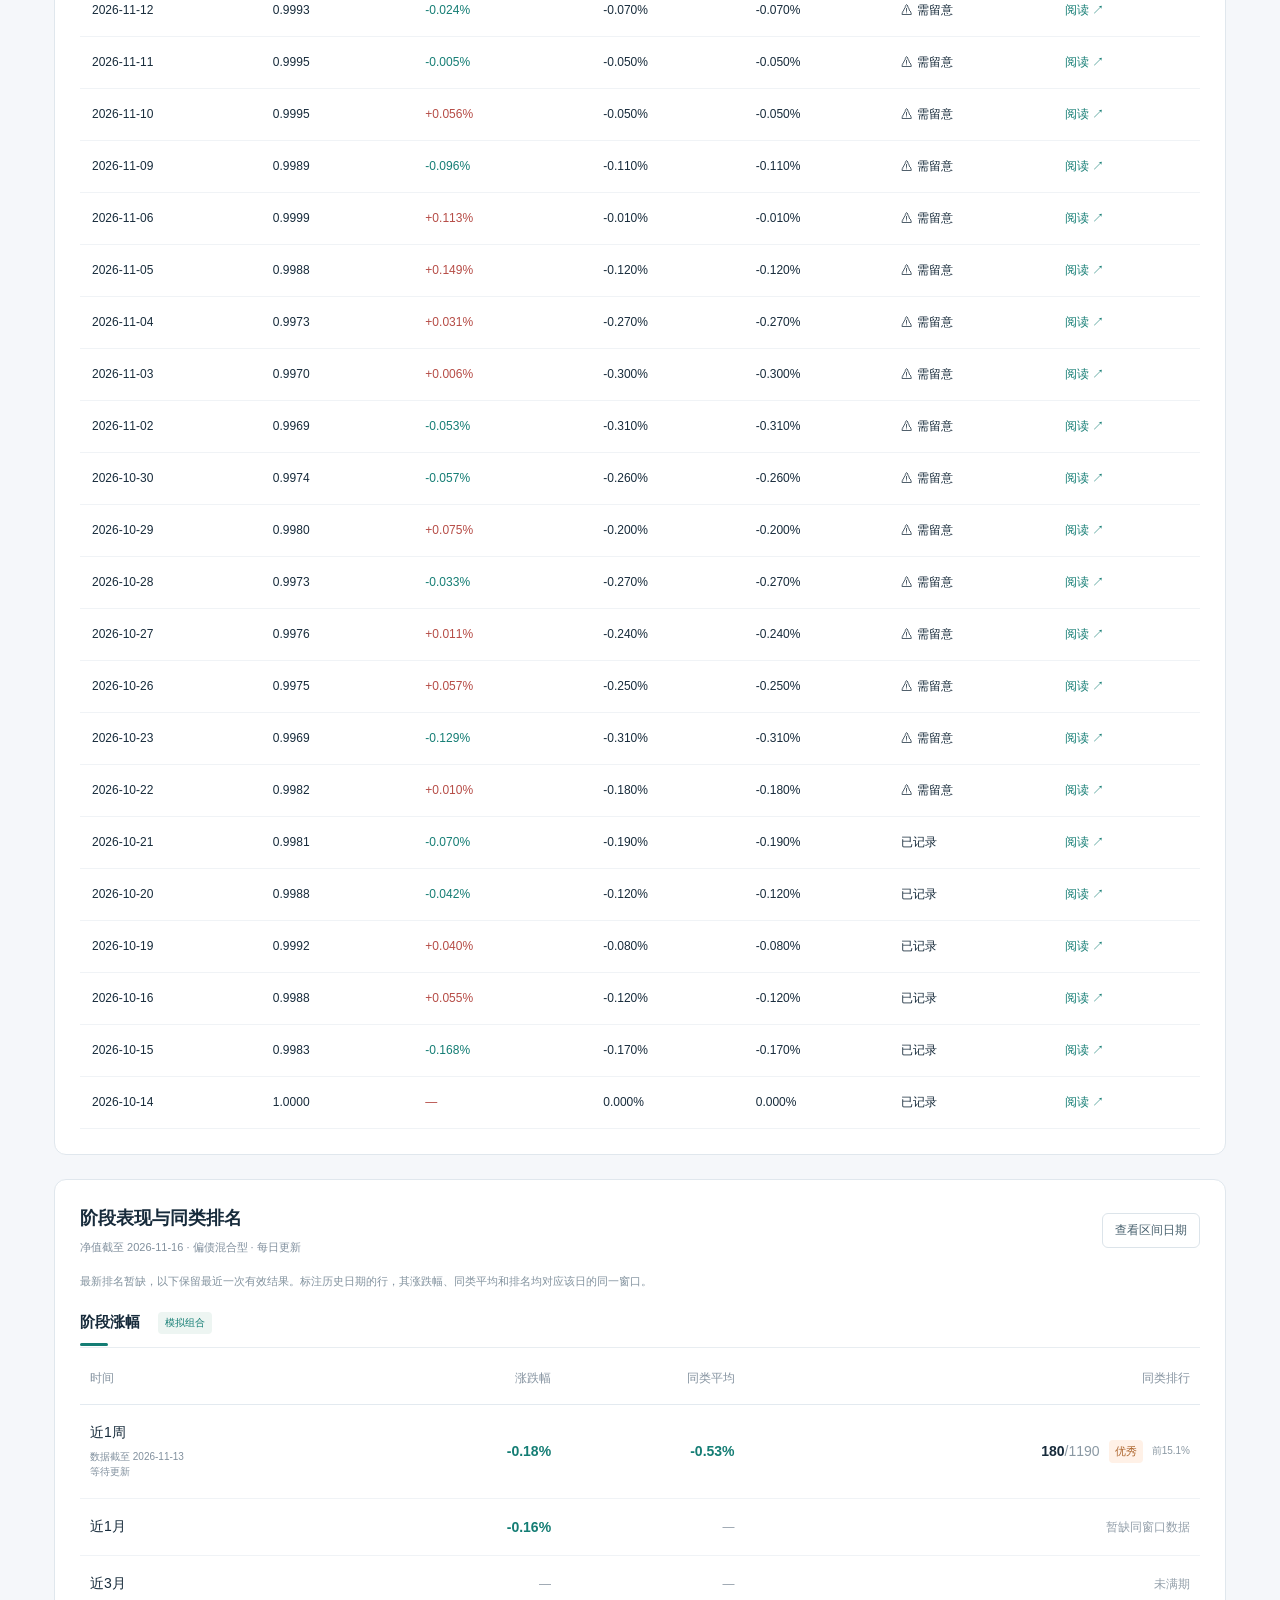
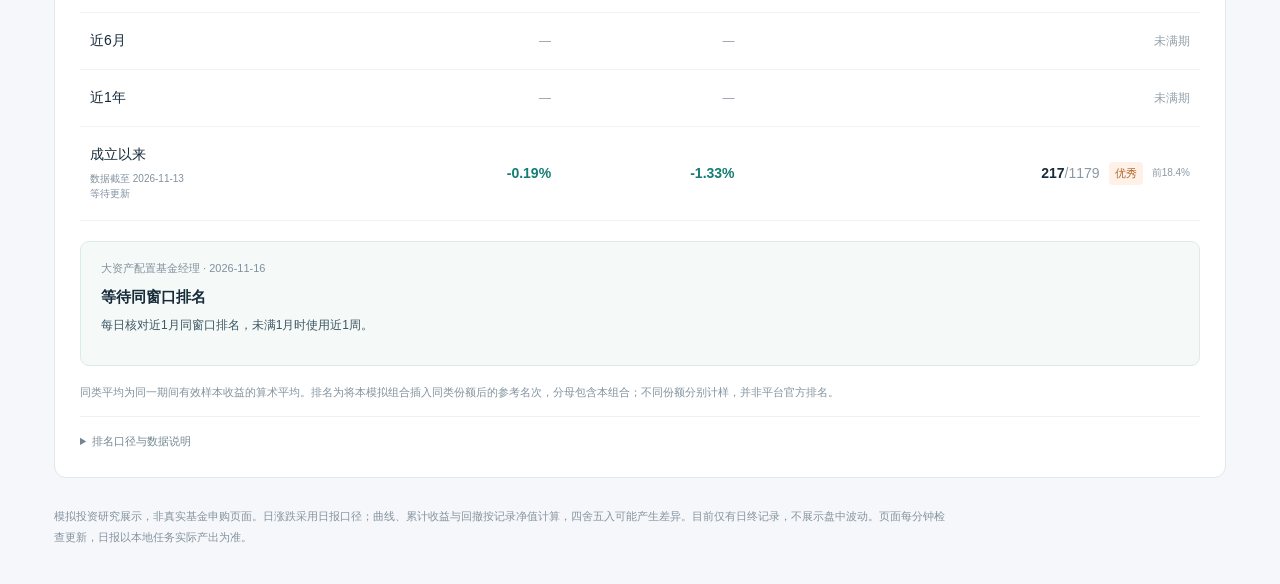
==== commit 657af831: "Keep peer ranking table visible during data outages" ====
--- a/index.html
+++ b/index.html
@@ -1 +1 @@
-<!doctype html><html lang="zh-CN"><meta charset="utf-8"><meta name="viewport" content="width=device-width,initial-scale=1"><title>AI投资经理 · 每日净值观察</title><meta name="description" content="模拟组合每日净值、涨跌、回撤、同类排名与日报"><link rel="stylesheet" href="./app.css?v=56ebf932ee95"><div id="root"></div><script defer src="./app.js?v=c38d3f173893"></script></html>+<!doctype html><html lang="zh-CN"><meta charset="utf-8"><meta name="viewport" content="width=device-width,initial-scale=1"><title>AI投资经理 · 每日净值观察</title><meta name="description" content="模拟组合每日净值、涨跌、回撤、同类排名与日报"><link rel="stylesheet" href="./app.css?v=56ebf932ee95"><div id="root"></div><script defer src="./app.js?v=da192a575d85"></script></html>
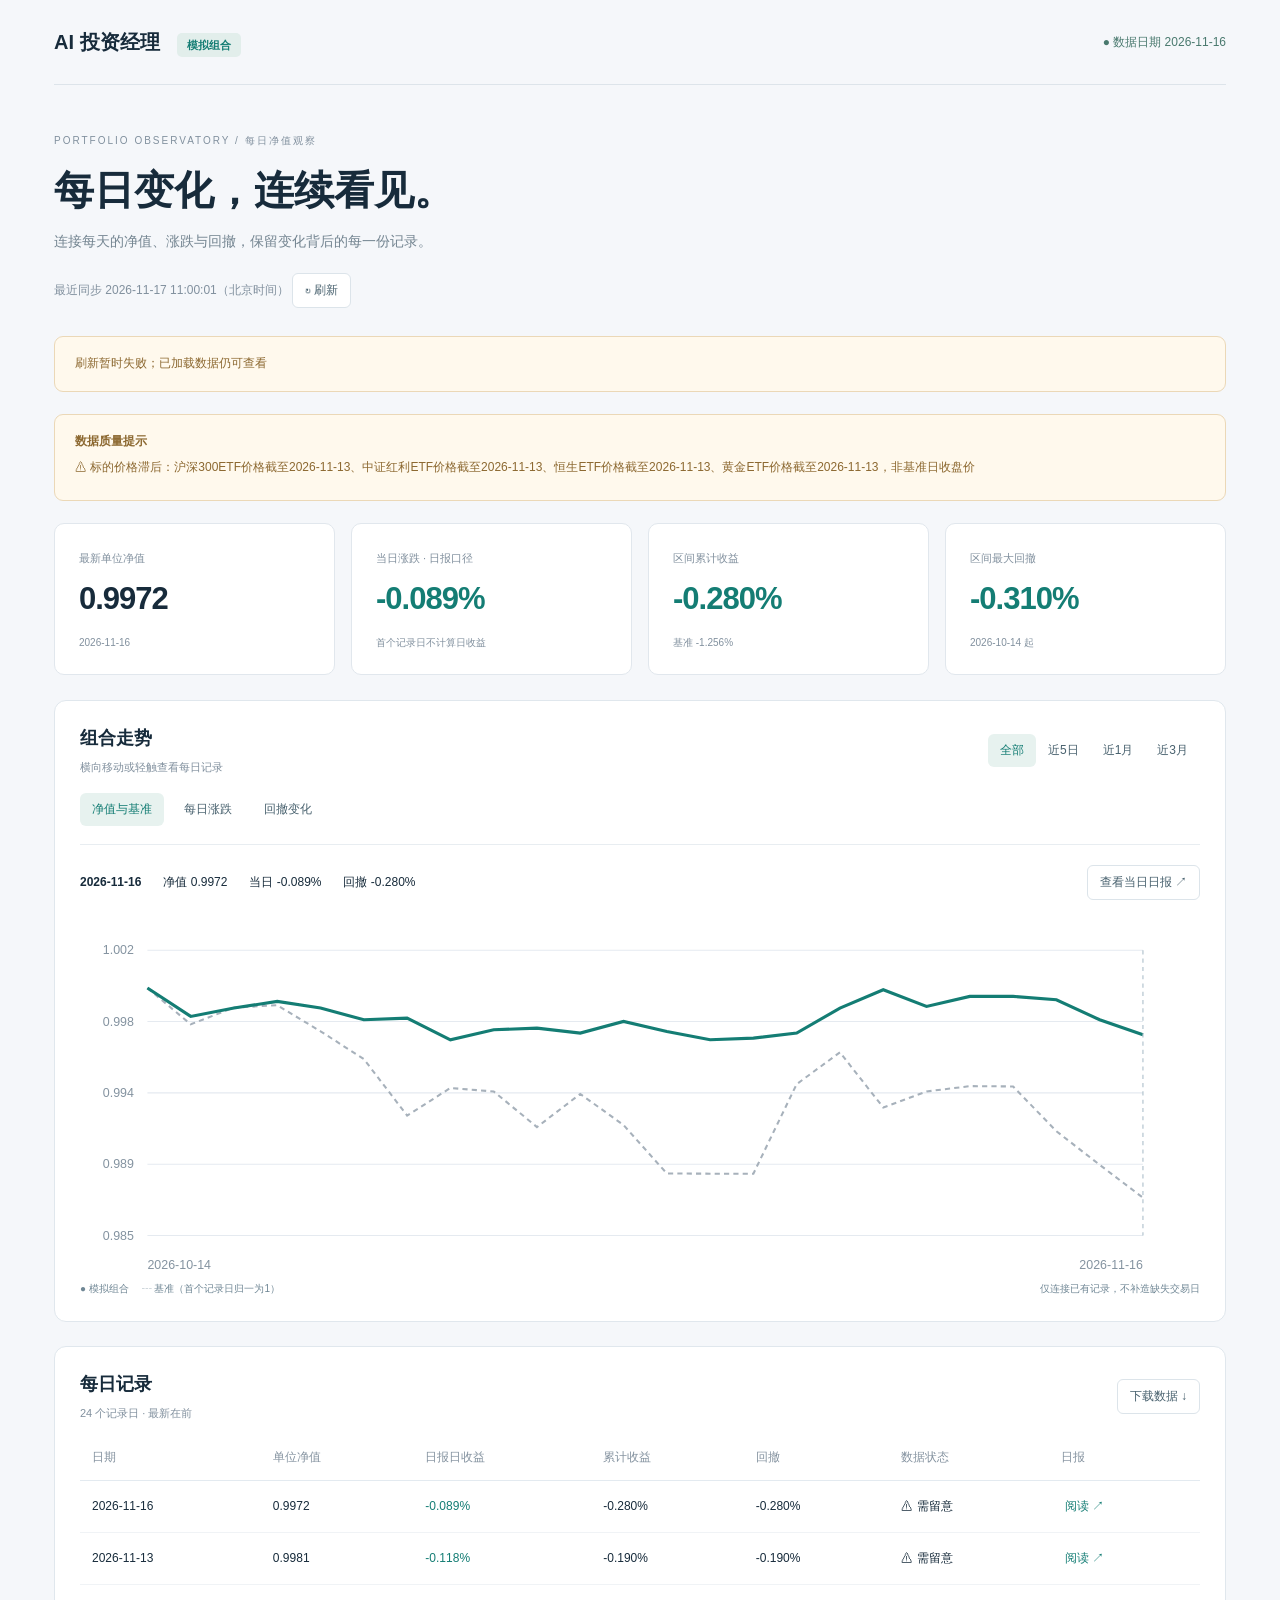
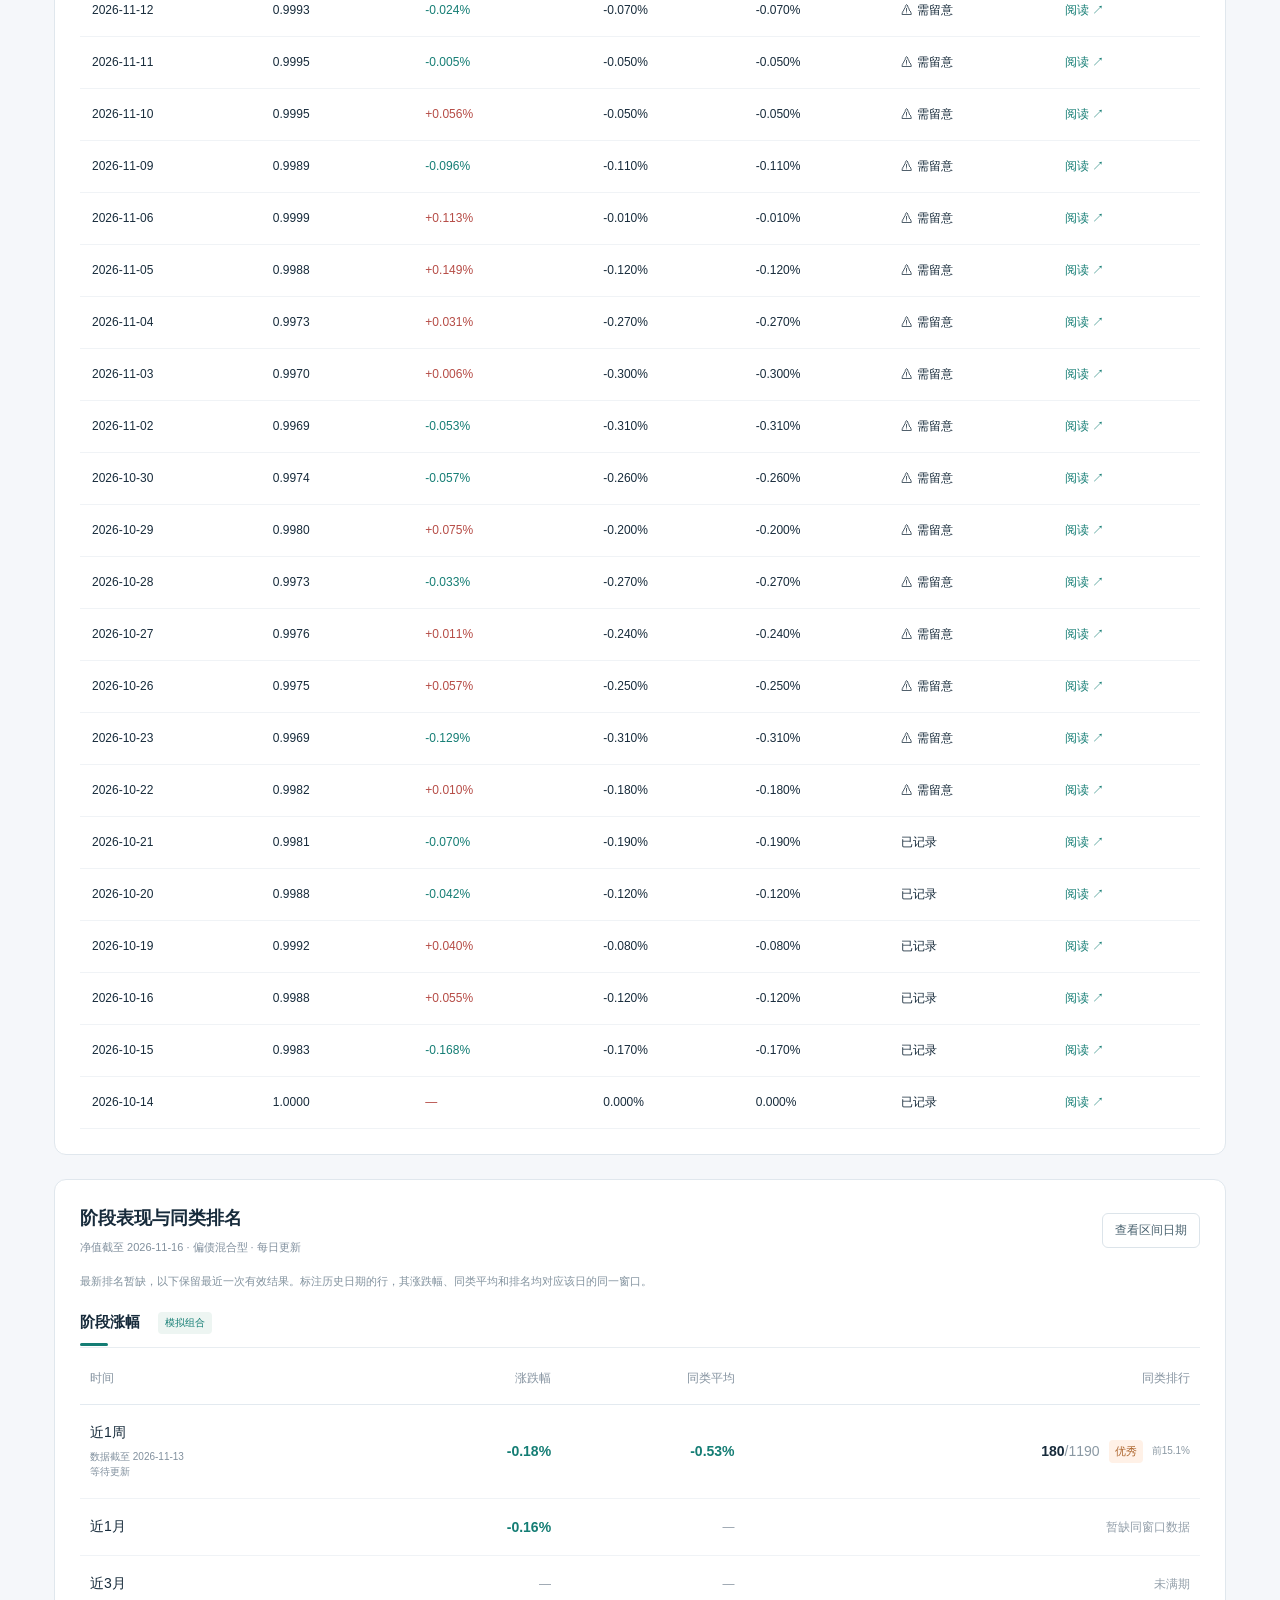
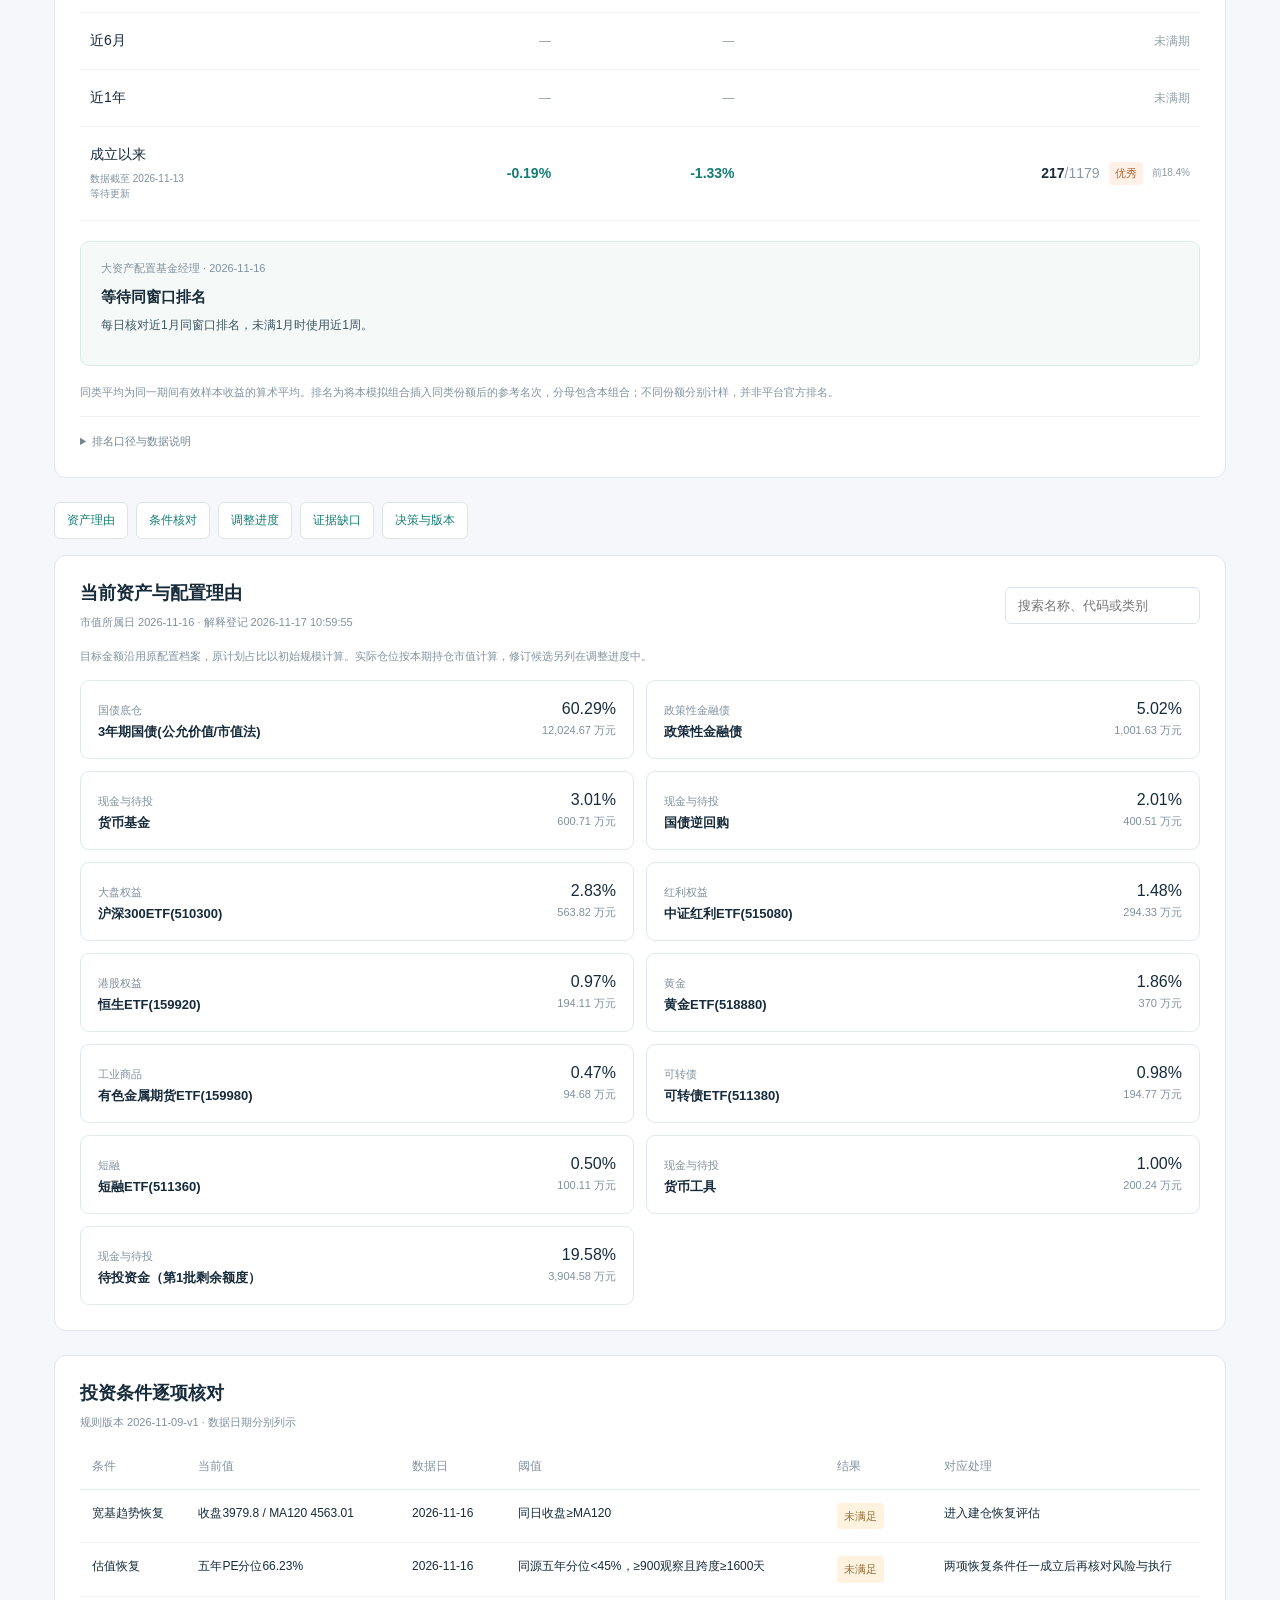
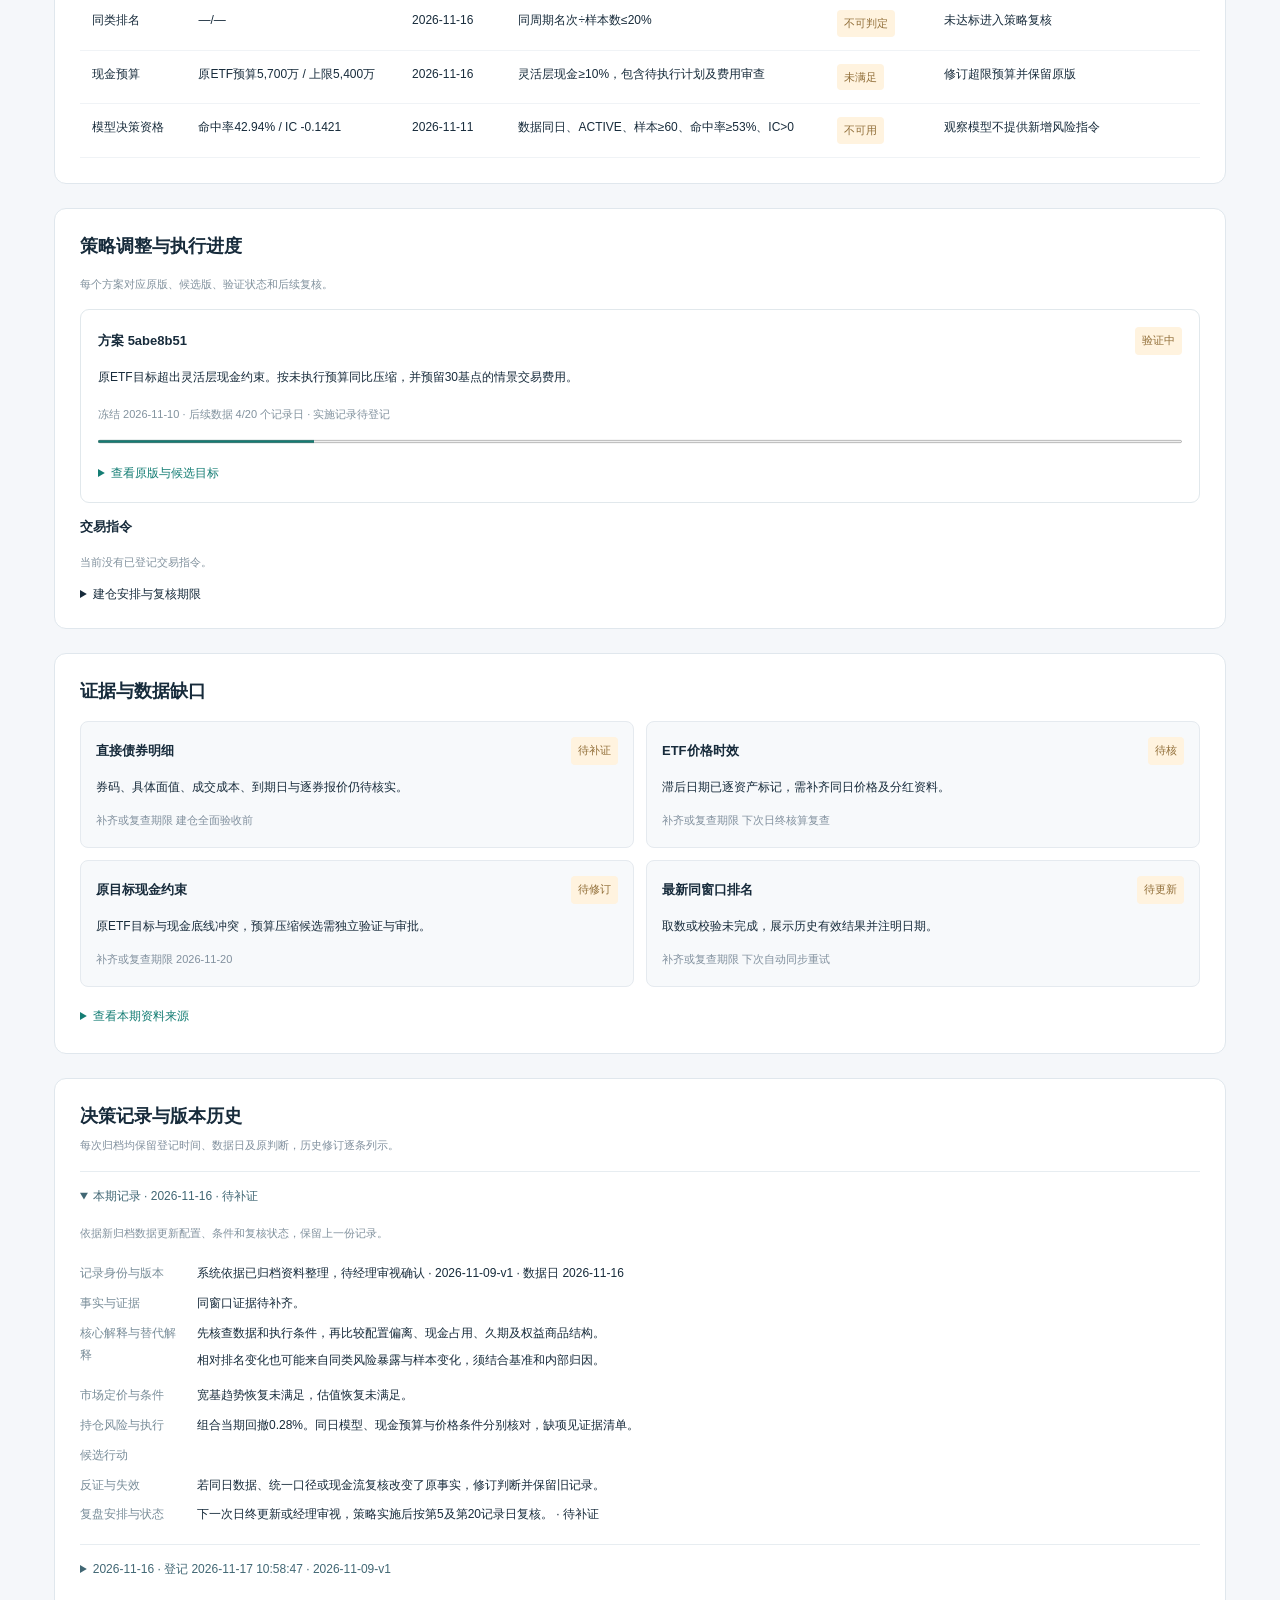
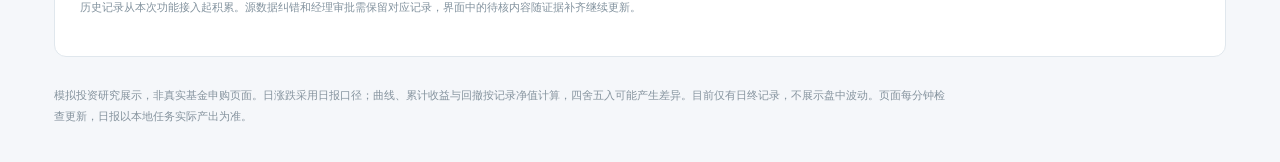
==== commit fa0601ee: "Publish allocation rationale, evidence and decision history" ====
--- a/index.html
+++ b/index.html
@@ -1 +1 @@
-<!doctype html><html lang="zh-CN"><meta charset="utf-8"><meta name="viewport" content="width=device-width,initial-scale=1"><title>AI投资经理 · 每日净值观察</title><meta name="description" content="模拟组合每日净值、涨跌、回撤、同类排名与日报"><link rel="stylesheet" href="./app.css?v=56ebf932ee95"><div id="root"></div><script defer src="./app.js?v=da192a575d85"></script></html>+<!doctype html><html lang="zh-CN"><meta charset="utf-8"><meta name="viewport" content="width=device-width,initial-scale=1"><title>AI投资经理 · 每日净值观察</title><meta name="description" content="模拟组合每日净值、涨跌、回撤、同类排名与日报"><link rel="stylesheet" href="./app.css?v=9be0a1918bea"><div id="root"></div><script defer src="./app.js?v=f4bcd4f25176"></script></html>
--- a/app.css
+++ b/app.css
@@ -1 +1 @@
-*{box-sizing:border-box}body{margin:0;background:#f5f7fa;color:#172b3b;font-family:Arial,Microsoft YaHei,sans-serif}main{max-width:1240px;margin:auto;padding:0 34px}header{height:85px;display:flex;align-items:center;justify-content:space-between;border-bottom:1px solid #dde4ea}header b{font-size:20px}header span{font-size:12px;color:#49796e}em{font-style:normal;font-size:11px;background:#e2eeeb;color:#147d74;padding:6px 10px;border-radius:5px;margin-left:12px}.intro{padding:45px 0 28px}.intro small{letter-spacing:2px;font-size:10px}h1{font-size:40px;margin:15px 0}.intro p{color:#748591;font-size:14px}.intro div{font-size:12px;color:#81909e;margin-top:22px}button{font-family:inherit;color:#48616e;font-size:12px;border:1px solid #dce4ea;border-radius:6px;background:#fff;padding:8px 12px;cursor:pointer}button:hover{background:#edf4f3}button:focus-visible{outline:3px solid #54b8aa;outline-offset:2px}button:disabled{opacity:.4}.alert{padding:16px 20px;border:1px solid #ebd8b7;background:#fff9ed;border-radius:9px;font-size:12px;line-height:1.8;margin-bottom:22px;color:#8c6830}.alert p{margin:5px 0}.cards{display:grid;grid-template-columns:repeat(4,1fr);gap:16px;margin:8px 0 25px}.cards article{background:#fff;border:1px solid #e1e7ed;border-radius:10px;padding:24px}label,small{color:#81909e;font-size:11px}.cards strong{display:block;font-size:31px;letter-spacing:-1px;margin:15px 0}.cards small{font-size:10px}.up{color:#b64c46}.down{color:#147d74}.panel{background:#fff;border:1px solid #e0e7ed;border-radius:12px;padding:25px;margin-bottom:24px}.row{display:flex;align-items:center;justify-content:space-between;gap:12px}h2{font-size:18px;margin:0 0 7px}.active{background:#e7f2ef!important;color:#147d74!important}nav{display:flex;gap:8px;border-bottom:1px solid #e8edf1;padding:18px 0}nav button,.row>div>button{border:0;background:transparent}.read{display:flex;align-items:center;gap:22px;padding:20px 0 4px;font-size:12px;flex-wrap:wrap}.read button{margin-left:auto}svg{display:block;width:100%;margin-top:10px;touch-action:pan-y;cursor:crosshair}.legend{font-size:10px;color:#708795;display:flex;justify-content:space-between;gap:10px;flex-wrap:wrap}.tablewrap{overflow-x:auto}table{width:100%;border-collapse:collapse;font-size:12px;margin-top:14px;text-align:left}th{color:#8593a0;font-weight:500;border-bottom:1px solid #e3eaf0;padding:14px 12px;white-space:nowrap}td{padding:13px 12px;border-bottom:1px solid #f0f3f6;white-space:nowrap;font-variant-numeric:tabular-nums}tr:hover{background:#f9fbfc}td button{border:0;background:none;color:#147d74;padding:4px}footer{font-size:11px;color:#85939e;line-height:1.9;padding:4px 0 36px;max-width:900px}.overlay{position:fixed;inset:0;background:#112a3c66;display:flex;justify-content:flex-end;z-index:10}.drawer{width:min(850px,100%);background:#fff;height:100%;overflow:auto;padding:30px}.drawer .row{position:sticky;top:-30px;background:#fff;padding:14px 0;border-bottom:1px solid #e0e7ed}.drawer pre{font:13px/1.9 Microsoft YaHei,sans-serif;white-space:pre-wrap;overflow-wrap:anywhere}@media(max-width:700px){main{padding:0 16px}header{height:70px}header b{font-size:15px}header span{font-size:10px}.intro{padding:30px 0 20px}h1{font-size:29px}.cards{grid-template-columns:1fr 1fr;gap:10px}.cards article{padding:18px}.cards strong{font-size:25px}.panel{padding:16px}.row{align-items:flex-start;flex-wrap:wrap}.read{gap:10px;font-size:10px}.read button{margin-left:0}.drawer{padding:18px}}.performance-panel{padding-top:26px}.performance-tabs{display:flex;gap:18px;align-items:center;border-bottom:1px solid #e8edf1;margin-top:20px;padding:0 0 13px}.performance-tabs>span{position:relative;font-size:15px;font-weight:700;color:#172b3b}.performance-tabs>span:after{content:"";height:3px;width:28px;border-radius:2px;background:#147d74;position:absolute;bottom:-14px;left:0}.performance-tabs>b{font-size:10px;font-weight:500;color:#147d74;background:#edf5f2;padding:4px 7px;border-radius:4px}.performance-table{margin-top:5px;min-width:330px;font-size:14px}.performance-table th{font-size:12px;padding:17px 10px}.performance-table td{padding:19px 10px}.performance-table th:not(:first-child),.performance-table td:not(:first-child){text-align:right}.performance-table td:first-child strong{font-weight:500}.performance-table td>small{display:block;margin-top:7px;font-size:10px;white-space:normal;max-width:170px;line-height:1.5}.performance-table .up,.performance-table .down{font-weight:600}.muted,.rank-unavailable{color:#94a0ab;font-size:12px}.peer-rank{display:flex;justify-content:flex-end;align-items:center;gap:9px;flex-wrap:wrap}.peer-rank b{color:#172b3b;font-weight:700}.peer-rank i{font-style:normal;color:#8a98a3}.peer-rank small{font-size:10px;color:#8a98a3}.rank-badge{font-size:11px;padding:4px 6px;border-radius:4px;font-weight:500}.rank-good{background:#fff1e7;color:#ac652d}.rank-mid{background:#edf4f3;color:#4e7e77}.rank-low{background:#eef0f3;color:#7a8590}.performance-caption{font-size:11px;color:#82929e;line-height:1.9;margin:16px 0 13px}.performance-method{border-top:1px solid #eef1f4;padding-top:14px;color:#728591;font-size:11px;line-height:1.9}.performance-method summary{cursor:pointer;display:list-item;width:max-content;max-width:100%}.performance-method p{margin:10px 0}.performance-method a{color:#147d74;text-underline-offset:3px}@media(max-width:700px){.performance-table{font-size:13px}.performance-table th{font-size:11px;padding:16px 5px}.performance-table td{padding:18px 5px}.peer-rank{gap:5px}.peer-rank small{display:none}.rank-badge{font-size:10px;padding:3px 4px}.rank-unavailable,.performance-caption{font-size:10px}.period-toggle{font-size:10px;padding:7px 9px}}.rank-feedback{margin-top:20px;padding:16px 20px;border:1px solid #dcebe6;border-radius:9px;background:#f5faf8;color:#3c5563;font-size:12px;line-height:1.8}.rank-feedback-review{border-color:#ecdcbf;background:#fffbf1}.rank-feedback h3{font-size:15px;color:#172b3b;margin:4px 0}.rank-feedback p{margin:5px 0 12px}.rank-feedback ul{padding-left:19px;margin:4px 0 12px}.rank-feedback li+li{margin-top:4px}
+*{box-sizing:border-box}body{margin:0;background:#f5f7fa;color:#172b3b;font-family:Arial,Microsoft YaHei,sans-serif}main{max-width:1240px;margin:auto;padding:0 34px}header{height:85px;display:flex;align-items:center;justify-content:space-between;border-bottom:1px solid #dde4ea}header b{font-size:20px}header span{font-size:12px;color:#49796e}em{font-style:normal;font-size:11px;background:#e2eeeb;color:#147d74;padding:6px 10px;border-radius:5px;margin-left:12px}.intro{padding:45px 0 28px}.intro small{letter-spacing:2px;font-size:10px}h1{font-size:40px;margin:15px 0}.intro p{color:#748591;font-size:14px}.intro div{font-size:12px;color:#81909e;margin-top:22px}button{font-family:inherit;color:#48616e;font-size:12px;border:1px solid #dce4ea;border-radius:6px;background:#fff;padding:8px 12px;cursor:pointer}button:hover{background:#edf4f3}button:focus-visible{outline:3px solid #54b8aa;outline-offset:2px}button:disabled{opacity:.4}.alert{padding:16px 20px;border:1px solid #ebd8b7;background:#fff9ed;border-radius:9px;font-size:12px;line-height:1.8;margin-bottom:22px;color:#8c6830}.alert p{margin:5px 0}.cards{display:grid;grid-template-columns:repeat(4,1fr);gap:16px;margin:8px 0 25px}.cards article{background:#fff;border:1px solid #e1e7ed;border-radius:10px;padding:24px}label,small{color:#81909e;font-size:11px}.cards strong{display:block;font-size:31px;letter-spacing:-1px;margin:15px 0}.cards small{font-size:10px}.up{color:#b64c46}.down{color:#147d74}.panel{background:#fff;border:1px solid #e0e7ed;border-radius:12px;padding:25px;margin-bottom:24px}.row{display:flex;align-items:center;justify-content:space-between;gap:12px}h2{font-size:18px;margin:0 0 7px}.active{background:#e7f2ef!important;color:#147d74!important}nav{display:flex;gap:8px;border-bottom:1px solid #e8edf1;padding:18px 0}nav button,.row>div>button{border:0;background:transparent}.read{display:flex;align-items:center;gap:22px;padding:20px 0 4px;font-size:12px;flex-wrap:wrap}.read button{margin-left:auto}svg{display:block;width:100%;margin-top:10px;touch-action:pan-y;cursor:crosshair}.legend{font-size:10px;color:#708795;display:flex;justify-content:space-between;gap:10px;flex-wrap:wrap}.tablewrap{overflow-x:auto}table{width:100%;border-collapse:collapse;font-size:12px;margin-top:14px;text-align:left}th{color:#8593a0;font-weight:500;border-bottom:1px solid #e3eaf0;padding:14px 12px;white-space:nowrap}td{padding:13px 12px;border-bottom:1px solid #f0f3f6;white-space:nowrap;font-variant-numeric:tabular-nums}tr:hover{background:#f9fbfc}td button{border:0;background:none;color:#147d74;padding:4px}footer{font-size:11px;color:#85939e;line-height:1.9;padding:4px 0 36px;max-width:900px}.overlay{position:fixed;inset:0;background:#112a3c66;display:flex;justify-content:flex-end;z-index:10}.drawer{width:min(850px,100%);background:#fff;height:100%;overflow:auto;padding:30px}.drawer .row{position:sticky;top:-30px;background:#fff;padding:14px 0;border-bottom:1px solid #e0e7ed}.drawer pre{font:13px/1.9 Microsoft YaHei,sans-serif;white-space:pre-wrap;overflow-wrap:anywhere}@media(max-width:700px){main{padding:0 16px}header{height:70px}header b{font-size:15px}header span{font-size:10px}.intro{padding:30px 0 20px}h1{font-size:29px}.cards{grid-template-columns:1fr 1fr;gap:10px}.cards article{padding:18px}.cards strong{font-size:25px}.panel{padding:16px}.row{align-items:flex-start;flex-wrap:wrap}.read{gap:10px;font-size:10px}.read button{margin-left:0}.drawer{padding:18px}}.performance-panel{padding-top:26px}.performance-tabs{display:flex;gap:18px;align-items:center;border-bottom:1px solid #e8edf1;margin-top:20px;padding:0 0 13px}.performance-tabs>span{position:relative;font-size:15px;font-weight:700;color:#172b3b}.performance-tabs>span:after{content:"";height:3px;width:28px;border-radius:2px;background:#147d74;position:absolute;bottom:-14px;left:0}.performance-tabs>b{font-size:10px;font-weight:500;color:#147d74;background:#edf5f2;padding:4px 7px;border-radius:4px}.performance-table{margin-top:5px;min-width:330px;font-size:14px}.performance-table th{font-size:12px;padding:17px 10px}.performance-table td{padding:19px 10px}.performance-table th:not(:first-child),.performance-table td:not(:first-child){text-align:right}.performance-table td:first-child strong{font-weight:500}.performance-table td>small{display:block;margin-top:7px;font-size:10px;white-space:normal;max-width:170px;line-height:1.5}.performance-table .up,.performance-table .down{font-weight:600}.muted,.rank-unavailable{color:#94a0ab;font-size:12px}.peer-rank{display:flex;justify-content:flex-end;align-items:center;gap:9px;flex-wrap:wrap}.peer-rank b{color:#172b3b;font-weight:700}.peer-rank i{font-style:normal;color:#8a98a3}.peer-rank small{font-size:10px;color:#8a98a3}.rank-badge{font-size:11px;padding:4px 6px;border-radius:4px;font-weight:500}.rank-good{background:#fff1e7;color:#ac652d}.rank-mid{background:#edf4f3;color:#4e7e77}.rank-low{background:#eef0f3;color:#7a8590}.performance-caption{font-size:11px;color:#82929e;line-height:1.9;margin:16px 0 13px}.performance-method{border-top:1px solid #eef1f4;padding-top:14px;color:#728591;font-size:11px;line-height:1.9}.performance-method summary{cursor:pointer;display:list-item;width:max-content;max-width:100%}.performance-method p{margin:10px 0}.performance-method a{color:#147d74;text-underline-offset:3px}@media(max-width:700px){.performance-table{font-size:13px}.performance-table th{font-size:11px;padding:16px 5px}.performance-table td{padding:18px 5px}.peer-rank{gap:5px}.peer-rank small{display:none}.rank-badge{font-size:10px;padding:3px 4px}.rank-unavailable,.performance-caption{font-size:10px}.period-toggle{font-size:10px;padding:7px 9px}}.rank-feedback{margin-top:20px;padding:16px 20px;border:1px solid #dcebe6;border-radius:9px;background:#f5faf8;color:#3c5563;font-size:12px;line-height:1.8}.rank-feedback-review{border-color:#ecdcbf;background:#fffbf1}.rank-feedback h3{font-size:15px;color:#172b3b;margin:4px 0}.rank-feedback p{margin:5px 0 12px}.rank-feedback ul{padding-left:19px;margin:4px 0 12px}.rank-feedback li+li{margin-top:4px}.decision-nav{padding:0 0 16px;gap:8px;flex-wrap:wrap;border:0}.decision-nav a{color:#147d74;font-size:12px;padding:9px 12px;border:1px solid #dbe7e4;border-radius:6px;text-decoration:none;background:#fff}.transparency input{font:12px inherit;padding:10px 12px;border:1px solid #dce4ea;border-radius:6px;max-width:100%}.allocation-grid{display:grid;grid-template-columns:1fr 1fr;gap:12px}.asset-card{border:1px solid #e1e8ec;border-radius:9px;align-self:start;overflow:hidden}.asset-card summary{cursor:pointer;display:flex;justify-content:space-between;gap:15px;align-items:center;padding:17px}.asset-card summary strong{display:block;font-size:13px;margin-top:5px}.asset-card summary>span:last-child{text-align:right;font-size:16px;font-variant-numeric:tabular-nums}.asset-card summary small{display:block;margin-top:5px}.asset-body{padding:0 17px 18px;font-size:12px;line-height:1.8}.transparency h3{font-size:13px;margin:15px 0 5px}.asset-body p{margin:4px 0 10px;color:#5d7481}.asset-metrics,.decision-record{display:grid;grid-template-columns:105px 1fr;gap:7px 12px;font-size:12px;line-height:1.9}.asset-metrics dt,.decision-record dt{color:#7a8e9a}.asset-metrics dd,.decision-record dd{margin:0;overflow-wrap:anywhere}.transparency table td{white-space:normal;min-width:100px;line-height:1.7;vertical-align:top}.transparency table th{min-width:100px}.decision-status{display:inline-block;border-radius:4px;padding:4px 7px;font-size:11px;background:#fff3df;color:#916e38;white-space:nowrap}.decision-status.is-ready{background:#e9f3ef;color:#147d74}.case-card{border:1px solid #e1e8ec;border-radius:9px;padding:17px;margin:14px 0;font-size:12px;line-height:1.8}.case-card h3{margin:0}.case-card progress{width:100%;height:7px;accent-color:#147d74;display:block;margin:12px 0 18px}.transparency details>summary{cursor:pointer;font-size:12px}.case-card details>summary,.source-list>summary{color:#147d74}.gap-list{display:grid;grid-template-columns:1fr 1fr;gap:12px;margin-top:18px}.gap-list article{background:#f7f9fb;border:1px solid #e5eaef;border-radius:8px;padding:15px;font-size:12px;line-height:1.8}.gap-list h3{margin:0}.source-list{margin-top:18px;font-size:12px;line-height:1.9}.transparency a{color:#147d74}.decision-entry{margin-top:18px;border-top:1px solid #e7edf1;padding-top:14px}.decision-entry>summary{line-height:1.8;color:#416774}.decision-record{margin-top:18px}.decision-record p{margin:5px 0}.transparency ul{font-size:12px;line-height:1.9;padding-left:20px}@media(max-width:700px){.allocation-grid,.gap-list{grid-template-columns:1fr}.asset-metrics,.decision-record{grid-template-columns:80px 1fr}.transparency input{width:100%}.decision-nav a{font-size:11px;padding:8px 10px}.transparency table td,.transparency table th{min-width:90px}.case-card{padding:14px}}
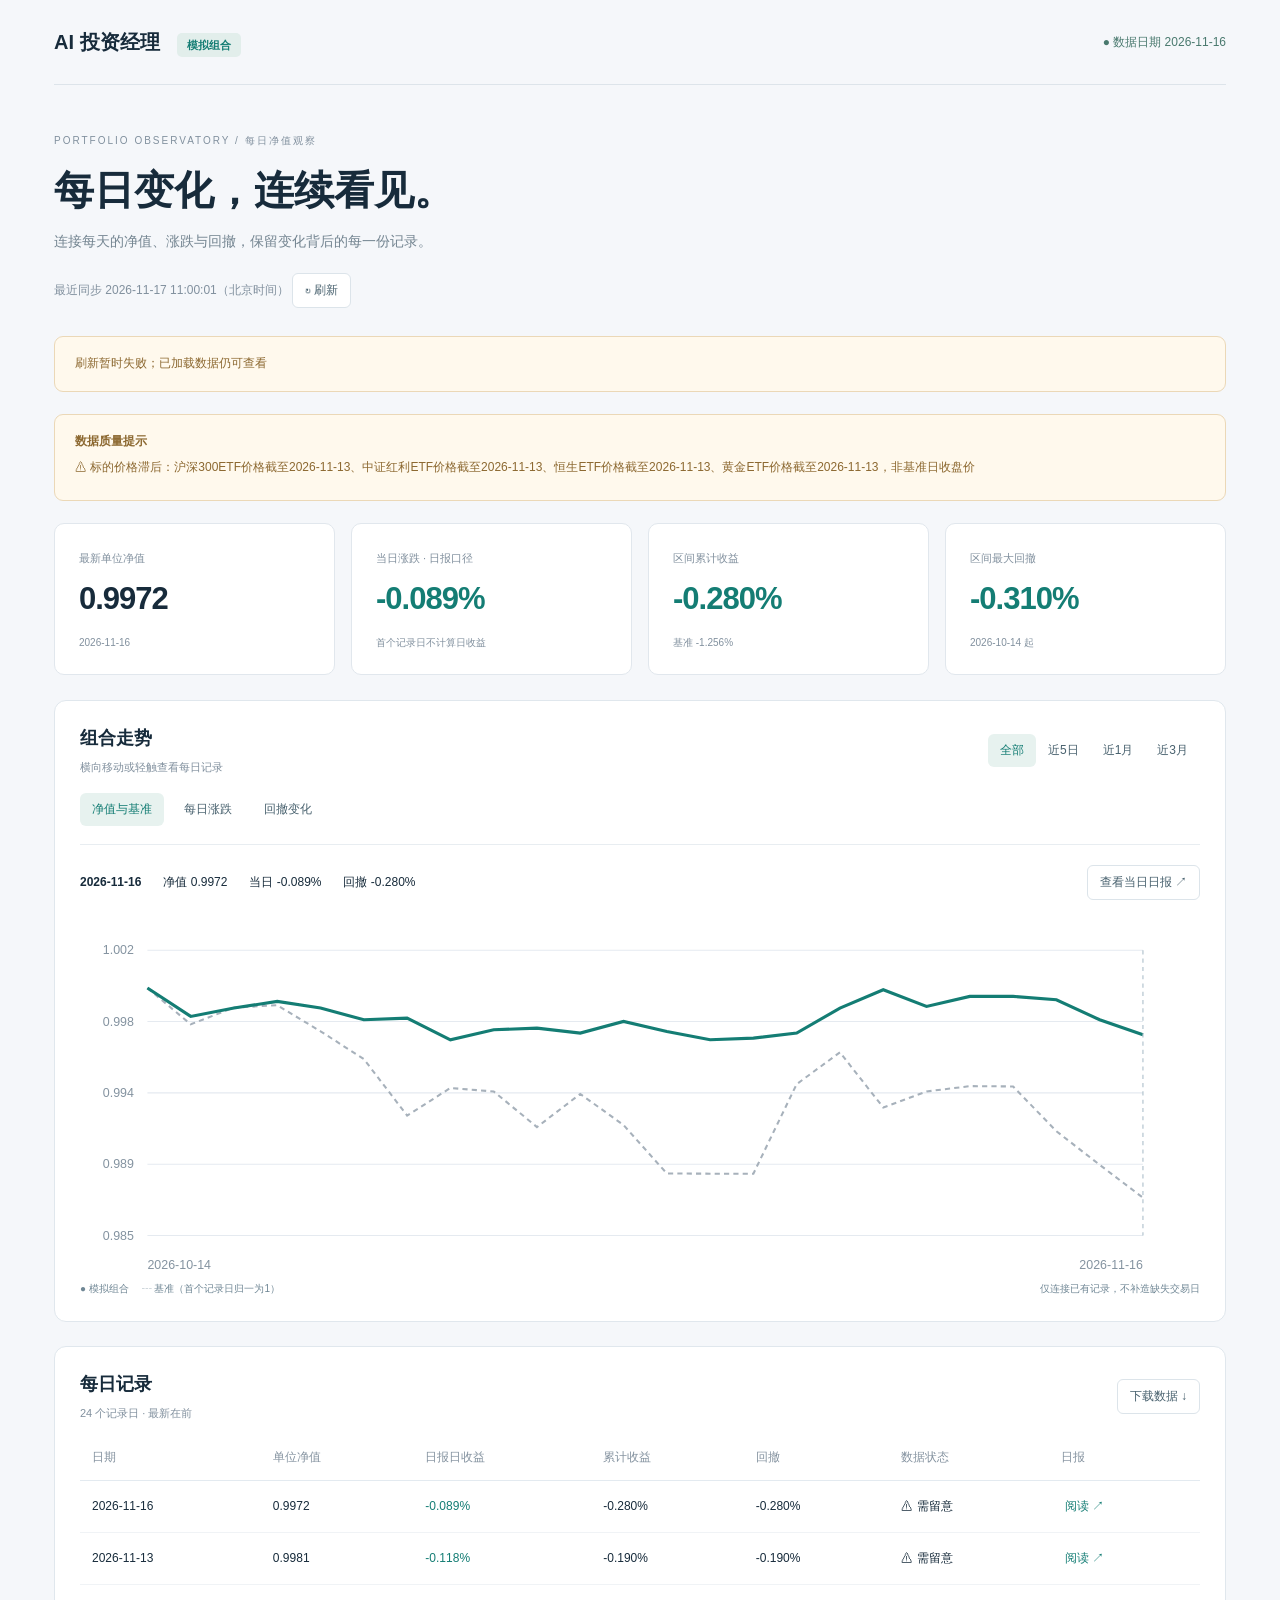
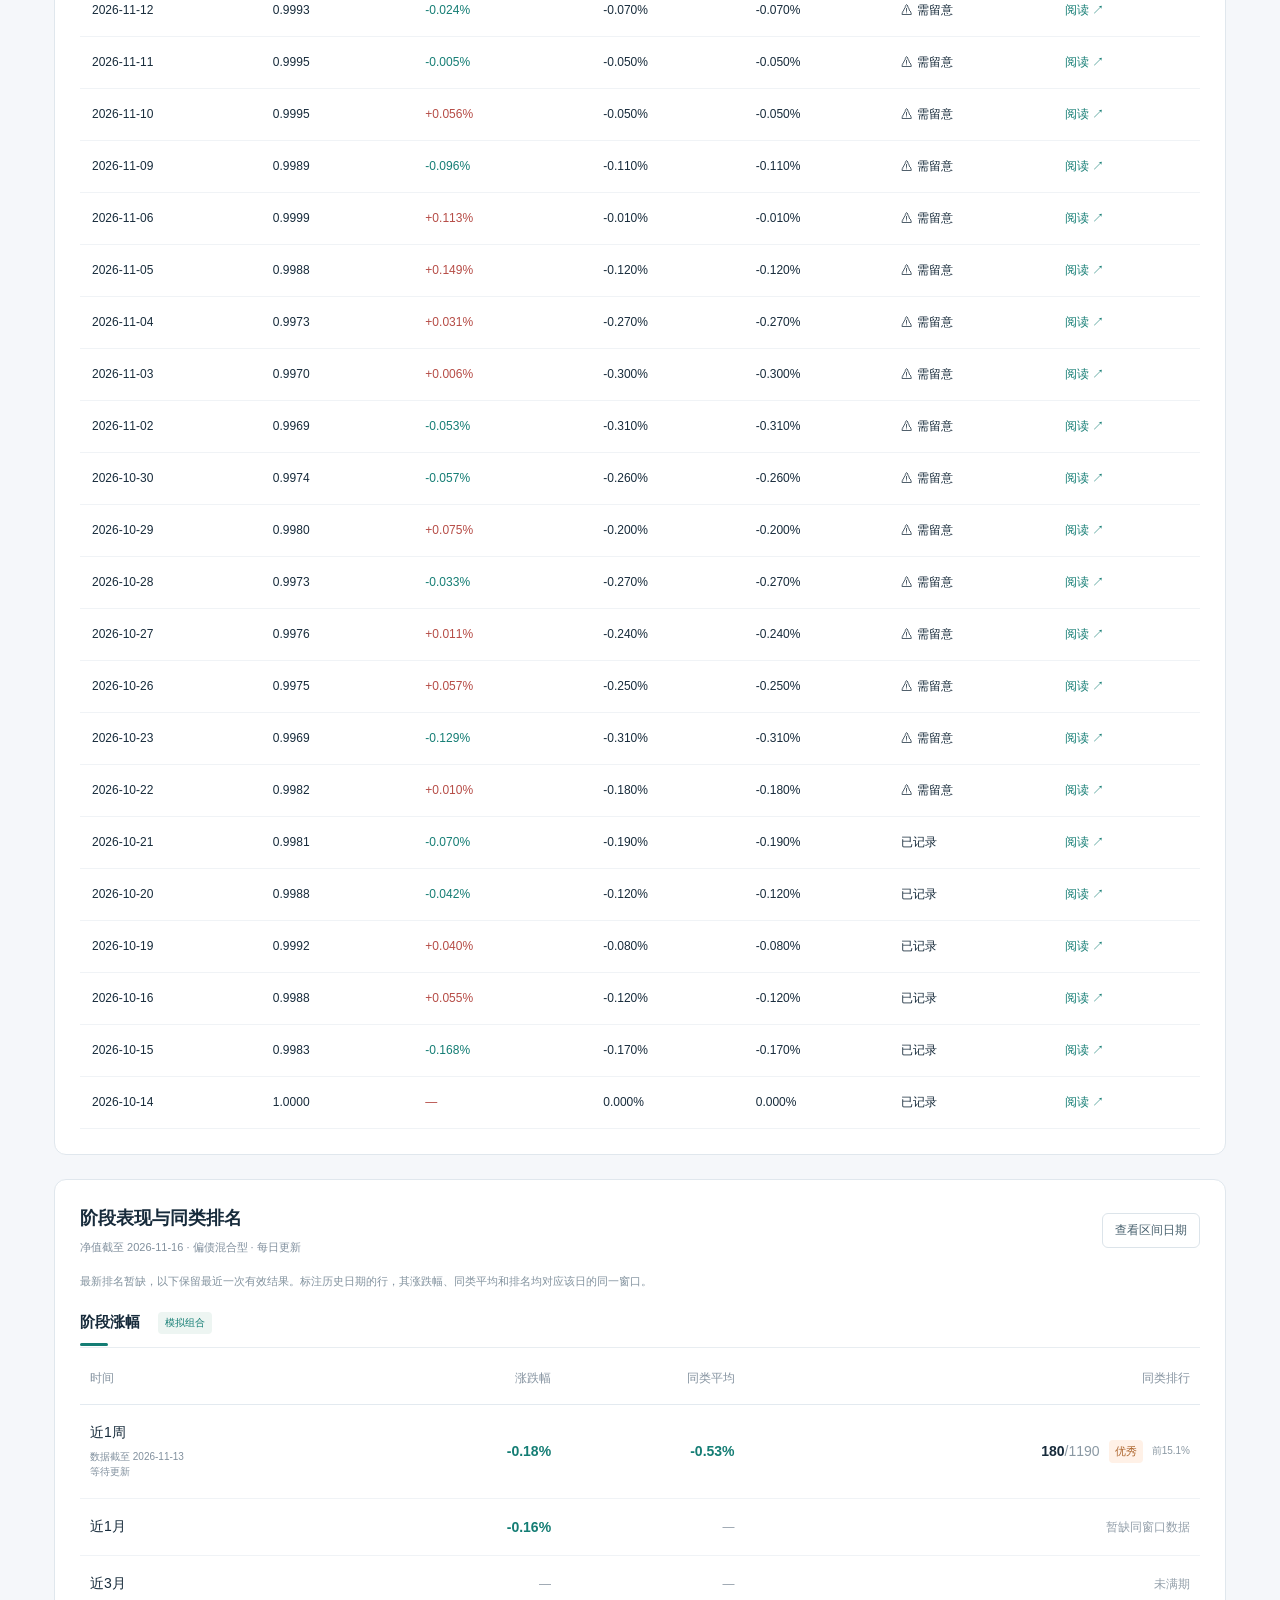
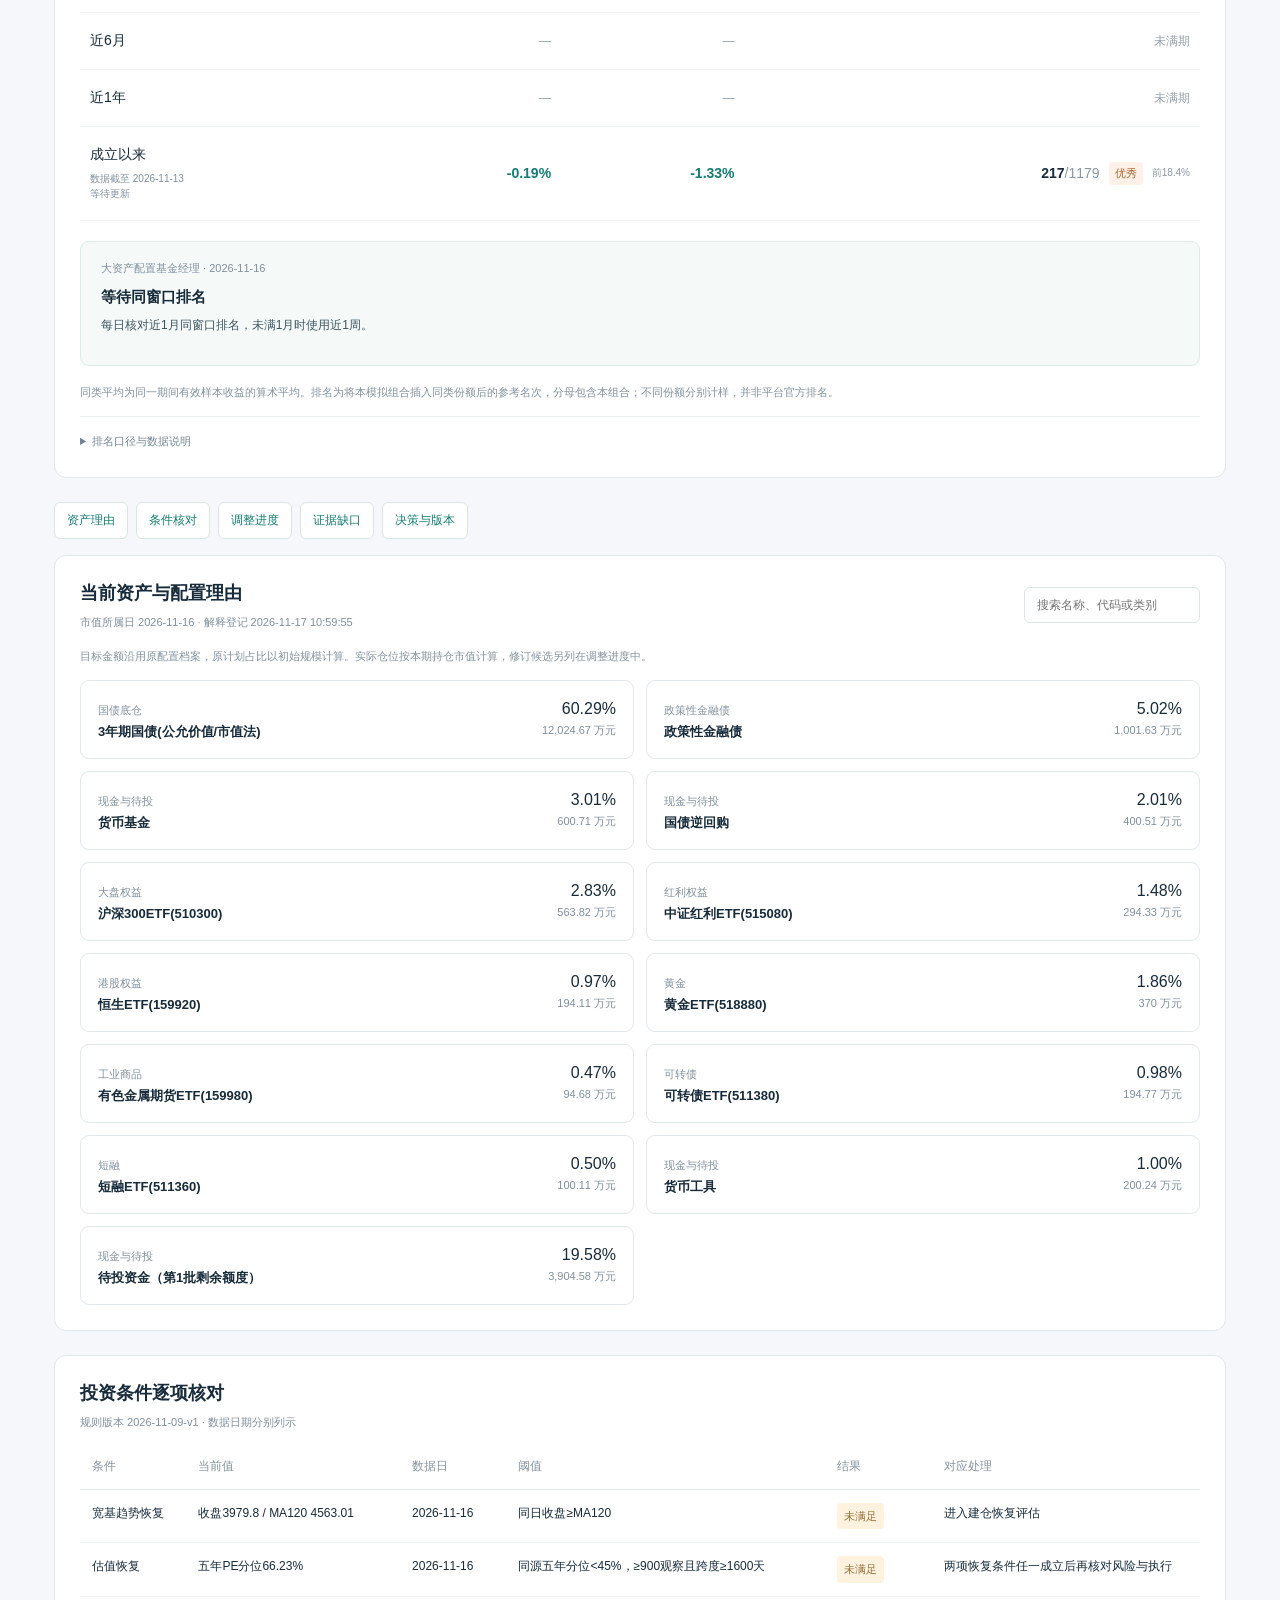
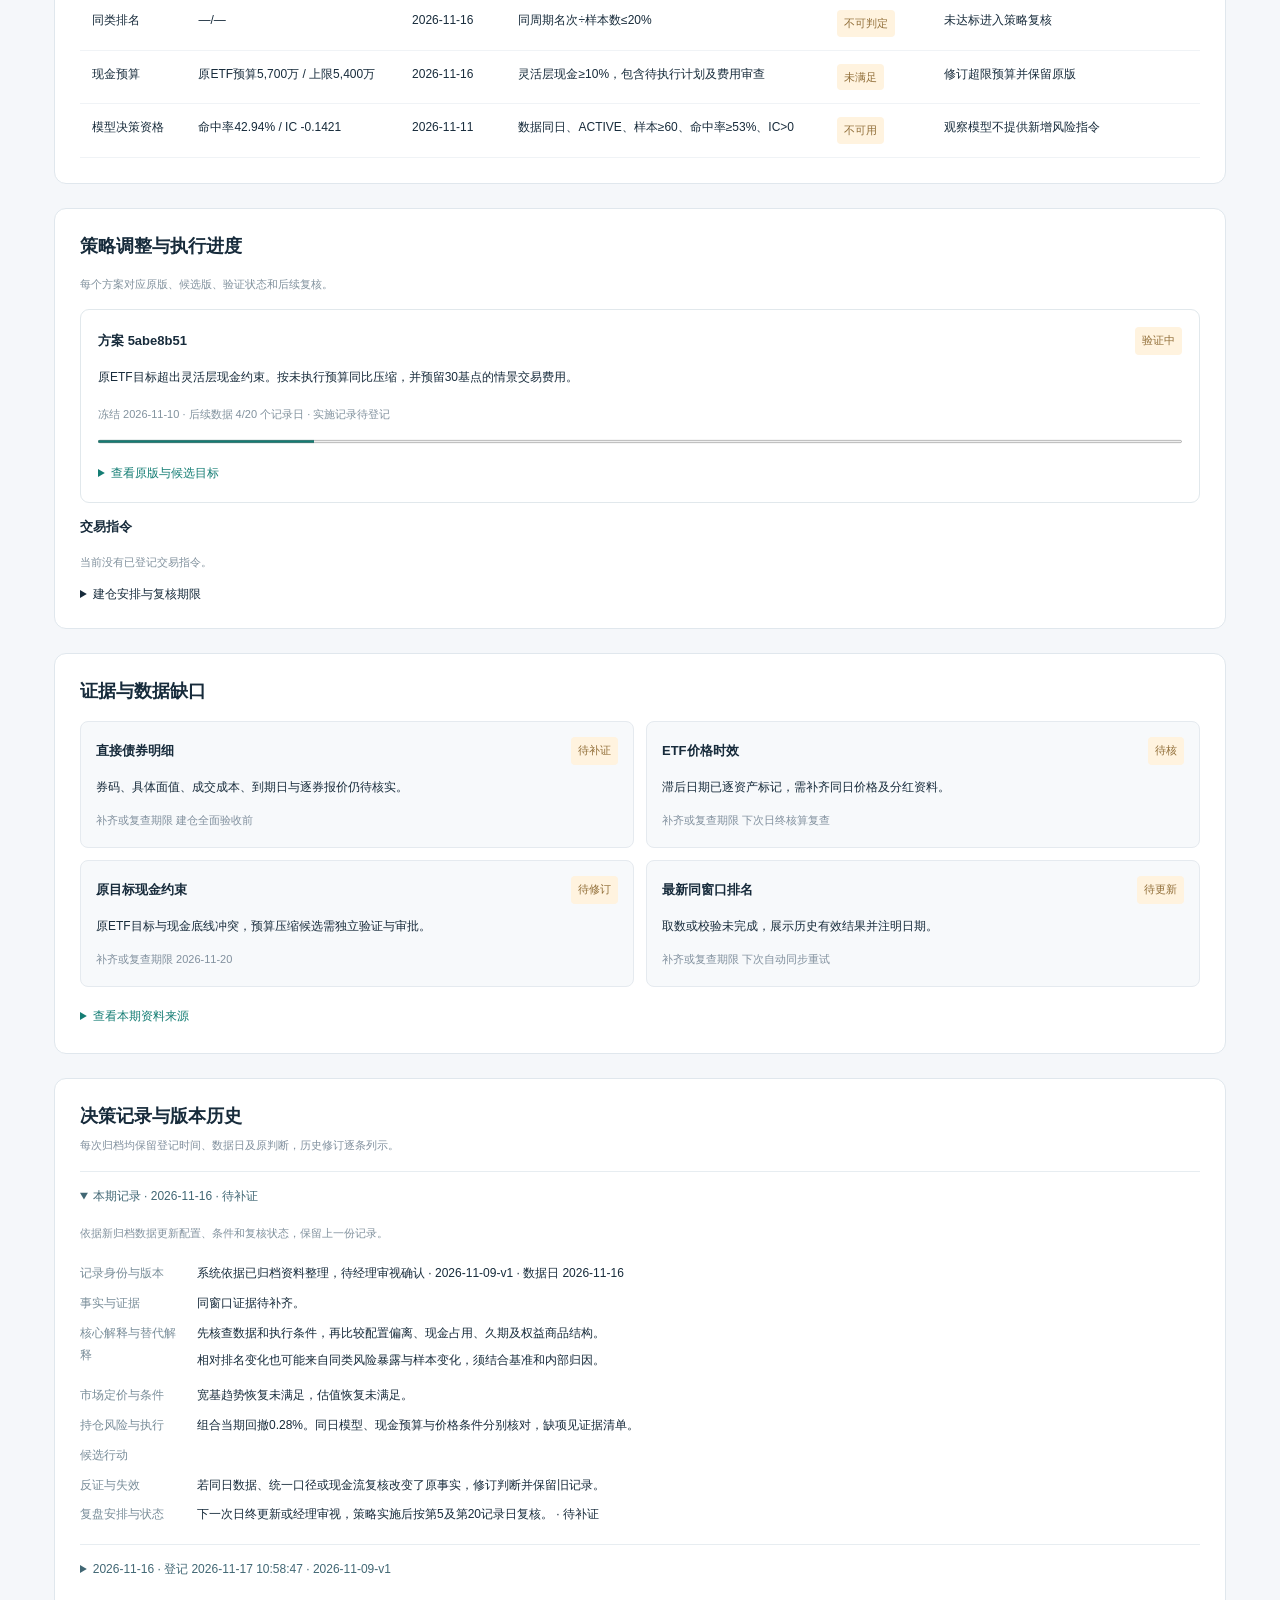
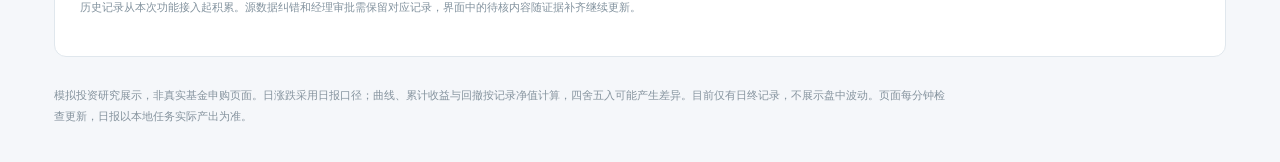
==== commit a9503e09: "Finalize disclosure panel styles and versioned assets" ====
--- a/index.html
+++ b/index.html
@@ -1 +1 @@
-<!doctype html><html lang="zh-CN"><meta charset="utf-8"><meta name="viewport" content="width=device-width,initial-scale=1"><title>AI投资经理 · 每日净值观察</title><meta name="description" content="模拟组合每日净值、涨跌、回撤、同类排名与日报"><link rel="stylesheet" href="./app.css?v=9be0a1918bea"><div id="root"></div><script defer src="./app.js?v=f4bcd4f25176"></script></html>+<!doctype html><html lang="zh-CN"><meta charset="utf-8"><meta name="viewport" content="width=device-width,initial-scale=1"><title>AI投资经理 · 每日净值观察</title><meta name="description" content="模拟组合每日净值、涨跌、回撤、同类排名与日报"><link rel="stylesheet" href="./app.css?v=eb62b88549d3"><div id="root"></div><script defer src="./app.js?v=f4bcd4f25176"></script></html>
--- a/app.css
+++ b/app.css
@@ -1 +1 @@
-*{box-sizing:border-box}body{margin:0;background:#f5f7fa;color:#172b3b;font-family:Arial,Microsoft YaHei,sans-serif}main{max-width:1240px;margin:auto;padding:0 34px}header{height:85px;display:flex;align-items:center;justify-content:space-between;border-bottom:1px solid #dde4ea}header b{font-size:20px}header span{font-size:12px;color:#49796e}em{font-style:normal;font-size:11px;background:#e2eeeb;color:#147d74;padding:6px 10px;border-radius:5px;margin-left:12px}.intro{padding:45px 0 28px}.intro small{letter-spacing:2px;font-size:10px}h1{font-size:40px;margin:15px 0}.intro p{color:#748591;font-size:14px}.intro div{font-size:12px;color:#81909e;margin-top:22px}button{font-family:inherit;color:#48616e;font-size:12px;border:1px solid #dce4ea;border-radius:6px;background:#fff;padding:8px 12px;cursor:pointer}button:hover{background:#edf4f3}button:focus-visible{outline:3px solid #54b8aa;outline-offset:2px}button:disabled{opacity:.4}.alert{padding:16px 20px;border:1px solid #ebd8b7;background:#fff9ed;border-radius:9px;font-size:12px;line-height:1.8;margin-bottom:22px;color:#8c6830}.alert p{margin:5px 0}.cards{display:grid;grid-template-columns:repeat(4,1fr);gap:16px;margin:8px 0 25px}.cards article{background:#fff;border:1px solid #e1e7ed;border-radius:10px;padding:24px}label,small{color:#81909e;font-size:11px}.cards strong{display:block;font-size:31px;letter-spacing:-1px;margin:15px 0}.cards small{font-size:10px}.up{color:#b64c46}.down{color:#147d74}.panel{background:#fff;border:1px solid #e0e7ed;border-radius:12px;padding:25px;margin-bottom:24px}.row{display:flex;align-items:center;justify-content:space-between;gap:12px}h2{font-size:18px;margin:0 0 7px}.active{background:#e7f2ef!important;color:#147d74!important}nav{display:flex;gap:8px;border-bottom:1px solid #e8edf1;padding:18px 0}nav button,.row>div>button{border:0;background:transparent}.read{display:flex;align-items:center;gap:22px;padding:20px 0 4px;font-size:12px;flex-wrap:wrap}.read button{margin-left:auto}svg{display:block;width:100%;margin-top:10px;touch-action:pan-y;cursor:crosshair}.legend{font-size:10px;color:#708795;display:flex;justify-content:space-between;gap:10px;flex-wrap:wrap}.tablewrap{overflow-x:auto}table{width:100%;border-collapse:collapse;font-size:12px;margin-top:14px;text-align:left}th{color:#8593a0;font-weight:500;border-bottom:1px solid #e3eaf0;padding:14px 12px;white-space:nowrap}td{padding:13px 12px;border-bottom:1px solid #f0f3f6;white-space:nowrap;font-variant-numeric:tabular-nums}tr:hover{background:#f9fbfc}td button{border:0;background:none;color:#147d74;padding:4px}footer{font-size:11px;color:#85939e;line-height:1.9;padding:4px 0 36px;max-width:900px}.overlay{position:fixed;inset:0;background:#112a3c66;display:flex;justify-content:flex-end;z-index:10}.drawer{width:min(850px,100%);background:#fff;height:100%;overflow:auto;padding:30px}.drawer .row{position:sticky;top:-30px;background:#fff;padding:14px 0;border-bottom:1px solid #e0e7ed}.drawer pre{font:13px/1.9 Microsoft YaHei,sans-serif;white-space:pre-wrap;overflow-wrap:anywhere}@media(max-width:700px){main{padding:0 16px}header{height:70px}header b{font-size:15px}header span{font-size:10px}.intro{padding:30px 0 20px}h1{font-size:29px}.cards{grid-template-columns:1fr 1fr;gap:10px}.cards article{padding:18px}.cards strong{font-size:25px}.panel{padding:16px}.row{align-items:flex-start;flex-wrap:wrap}.read{gap:10px;font-size:10px}.read button{margin-left:0}.drawer{padding:18px}}.performance-panel{padding-top:26px}.performance-tabs{display:flex;gap:18px;align-items:center;border-bottom:1px solid #e8edf1;margin-top:20px;padding:0 0 13px}.performance-tabs>span{position:relative;font-size:15px;font-weight:700;color:#172b3b}.performance-tabs>span:after{content:"";height:3px;width:28px;border-radius:2px;background:#147d74;position:absolute;bottom:-14px;left:0}.performance-tabs>b{font-size:10px;font-weight:500;color:#147d74;background:#edf5f2;padding:4px 7px;border-radius:4px}.performance-table{margin-top:5px;min-width:330px;font-size:14px}.performance-table th{font-size:12px;padding:17px 10px}.performance-table td{padding:19px 10px}.performance-table th:not(:first-child),.performance-table td:not(:first-child){text-align:right}.performance-table td:first-child strong{font-weight:500}.performance-table td>small{display:block;margin-top:7px;font-size:10px;white-space:normal;max-width:170px;line-height:1.5}.performance-table .up,.performance-table .down{font-weight:600}.muted,.rank-unavailable{color:#94a0ab;font-size:12px}.peer-rank{display:flex;justify-content:flex-end;align-items:center;gap:9px;flex-wrap:wrap}.peer-rank b{color:#172b3b;font-weight:700}.peer-rank i{font-style:normal;color:#8a98a3}.peer-rank small{font-size:10px;color:#8a98a3}.rank-badge{font-size:11px;padding:4px 6px;border-radius:4px;font-weight:500}.rank-good{background:#fff1e7;color:#ac652d}.rank-mid{background:#edf4f3;color:#4e7e77}.rank-low{background:#eef0f3;color:#7a8590}.performance-caption{font-size:11px;color:#82929e;line-height:1.9;margin:16px 0 13px}.performance-method{border-top:1px solid #eef1f4;padding-top:14px;color:#728591;font-size:11px;line-height:1.9}.performance-method summary{cursor:pointer;display:list-item;width:max-content;max-width:100%}.performance-method p{margin:10px 0}.performance-method a{color:#147d74;text-underline-offset:3px}@media(max-width:700px){.performance-table{font-size:13px}.performance-table th{font-size:11px;padding:16px 5px}.performance-table td{padding:18px 5px}.peer-rank{gap:5px}.peer-rank small{display:none}.rank-badge{font-size:10px;padding:3px 4px}.rank-unavailable,.performance-caption{font-size:10px}.period-toggle{font-size:10px;padding:7px 9px}}.rank-feedback{margin-top:20px;padding:16px 20px;border:1px solid #dcebe6;border-radius:9px;background:#f5faf8;color:#3c5563;font-size:12px;line-height:1.8}.rank-feedback-review{border-color:#ecdcbf;background:#fffbf1}.rank-feedback h3{font-size:15px;color:#172b3b;margin:4px 0}.rank-feedback p{margin:5px 0 12px}.rank-feedback ul{padding-left:19px;margin:4px 0 12px}.rank-feedback li+li{margin-top:4px}.decision-nav{padding:0 0 16px;gap:8px;flex-wrap:wrap;border:0}.decision-nav a{color:#147d74;font-size:12px;padding:9px 12px;border:1px solid #dbe7e4;border-radius:6px;text-decoration:none;background:#fff}.transparency input{font:12px inherit;padding:10px 12px;border:1px solid #dce4ea;border-radius:6px;max-width:100%}.allocation-grid{display:grid;grid-template-columns:1fr 1fr;gap:12px}.asset-card{border:1px solid #e1e8ec;border-radius:9px;align-self:start;overflow:hidden}.asset-card summary{cursor:pointer;display:flex;justify-content:space-between;gap:15px;align-items:center;padding:17px}.asset-card summary strong{display:block;font-size:13px;margin-top:5px}.asset-card summary>span:last-child{text-align:right;font-size:16px;font-variant-numeric:tabular-nums}.asset-card summary small{display:block;margin-top:5px}.asset-body{padding:0 17px 18px;font-size:12px;line-height:1.8}.transparency h3{font-size:13px;margin:15px 0 5px}.asset-body p{margin:4px 0 10px;color:#5d7481}.asset-metrics,.decision-record{display:grid;grid-template-columns:105px 1fr;gap:7px 12px;font-size:12px;line-height:1.9}.asset-metrics dt,.decision-record dt{color:#7a8e9a}.asset-metrics dd,.decision-record dd{margin:0;overflow-wrap:anywhere}.transparency table td{white-space:normal;min-width:100px;line-height:1.7;vertical-align:top}.transparency table th{min-width:100px}.decision-status{display:inline-block;border-radius:4px;padding:4px 7px;font-size:11px;background:#fff3df;color:#916e38;white-space:nowrap}.decision-status.is-ready{background:#e9f3ef;color:#147d74}.case-card{border:1px solid #e1e8ec;border-radius:9px;padding:17px;margin:14px 0;font-size:12px;line-height:1.8}.case-card h3{margin:0}.case-card progress{width:100%;height:7px;accent-color:#147d74;display:block;margin:12px 0 18px}.transparency details>summary{cursor:pointer;font-size:12px}.case-card details>summary,.source-list>summary{color:#147d74}.gap-list{display:grid;grid-template-columns:1fr 1fr;gap:12px;margin-top:18px}.gap-list article{background:#f7f9fb;border:1px solid #e5eaef;border-radius:8px;padding:15px;font-size:12px;line-height:1.8}.gap-list h3{margin:0}.source-list{margin-top:18px;font-size:12px;line-height:1.9}.transparency a{color:#147d74}.decision-entry{margin-top:18px;border-top:1px solid #e7edf1;padding-top:14px}.decision-entry>summary{line-height:1.8;color:#416774}.decision-record{margin-top:18px}.decision-record p{margin:5px 0}.transparency ul{font-size:12px;line-height:1.9;padding-left:20px}@media(max-width:700px){.allocation-grid,.gap-list{grid-template-columns:1fr}.asset-metrics,.decision-record{grid-template-columns:80px 1fr}.transparency input{width:100%}.decision-nav a{font-size:11px;padding:8px 10px}.transparency table td,.transparency table th{min-width:90px}.case-card{padding:14px}}
+*{box-sizing:border-box}body{margin:0;background:#f5f7fa;color:#172b3b;font-family:Arial,Microsoft YaHei,sans-serif}main{max-width:1240px;margin:auto;padding:0 34px}header{height:85px;display:flex;align-items:center;justify-content:space-between;border-bottom:1px solid #dde4ea}header b{font-size:20px}header span{font-size:12px;color:#49796e}em{font-style:normal;font-size:11px;background:#e2eeeb;color:#147d74;padding:6px 10px;border-radius:5px;margin-left:12px}.intro{padding:45px 0 28px}.intro small{letter-spacing:2px;font-size:10px}h1{font-size:40px;margin:15px 0}.intro p{color:#748591;font-size:14px}.intro div{font-size:12px;color:#81909e;margin-top:22px}button{font-family:inherit;color:#48616e;font-size:12px;border:1px solid #dce4ea;border-radius:6px;background:#fff;padding:8px 12px;cursor:pointer}button:hover{background:#edf4f3}button:focus-visible{outline:3px solid #54b8aa;outline-offset:2px}button:disabled{opacity:.4}.alert{padding:16px 20px;border:1px solid #ebd8b7;background:#fff9ed;border-radius:9px;font-size:12px;line-height:1.8;margin-bottom:22px;color:#8c6830}.alert p{margin:5px 0}.cards{display:grid;grid-template-columns:repeat(4,1fr);gap:16px;margin:8px 0 25px}.cards article{background:#fff;border:1px solid #e1e7ed;border-radius:10px;padding:24px}label,small{color:#81909e;font-size:11px}.cards strong{display:block;font-size:31px;letter-spacing:-1px;margin:15px 0}.cards small{font-size:10px}.up{color:#b64c46}.down{color:#147d74}.panel{background:#fff;border:1px solid #e0e7ed;border-radius:12px;padding:25px;margin-bottom:24px}.row{display:flex;align-items:center;justify-content:space-between;gap:12px}h2{font-size:18px;margin:0 0 7px}.active{background:#e7f2ef!important;color:#147d74!important}nav{display:flex;gap:8px;border-bottom:1px solid #e8edf1;padding:18px 0}nav button,.row>div>button{border:0;background:transparent}.read{display:flex;align-items:center;gap:22px;padding:20px 0 4px;font-size:12px;flex-wrap:wrap}.read button{margin-left:auto}svg{display:block;width:100%;margin-top:10px;touch-action:pan-y;cursor:crosshair}.legend{font-size:10px;color:#708795;display:flex;justify-content:space-between;gap:10px;flex-wrap:wrap}.tablewrap{overflow-x:auto}table{width:100%;border-collapse:collapse;font-size:12px;margin-top:14px;text-align:left}th{color:#8593a0;font-weight:500;border-bottom:1px solid #e3eaf0;padding:14px 12px;white-space:nowrap}td{padding:13px 12px;border-bottom:1px solid #f0f3f6;white-space:nowrap;font-variant-numeric:tabular-nums}tr:hover{background:#f9fbfc}td button{border:0;background:none;color:#147d74;padding:4px}footer{font-size:11px;color:#85939e;line-height:1.9;padding:4px 0 36px;max-width:900px}.overlay{position:fixed;inset:0;background:#112a3c66;display:flex;justify-content:flex-end;z-index:10}.drawer{width:min(850px,100%);background:#fff;height:100%;overflow:auto;padding:30px}.drawer .row{position:sticky;top:-30px;background:#fff;padding:14px 0;border-bottom:1px solid #e0e7ed}.drawer pre{font:13px/1.9 Microsoft YaHei,sans-serif;white-space:pre-wrap;overflow-wrap:anywhere}@media(max-width:700px){main{padding:0 16px}header{height:70px}header b{font-size:15px}header span{font-size:10px}.intro{padding:30px 0 20px}h1{font-size:29px}.cards{grid-template-columns:1fr 1fr;gap:10px}.cards article{padding:18px}.cards strong{font-size:25px}.panel{padding:16px}.row{align-items:flex-start;flex-wrap:wrap}.read{gap:10px;font-size:10px}.read button{margin-left:0}.drawer{padding:18px}}.performance-panel{padding-top:26px}.performance-tabs{display:flex;gap:18px;align-items:center;border-bottom:1px solid #e8edf1;margin-top:20px;padding:0 0 13px}.performance-tabs>span{position:relative;font-size:15px;font-weight:700;color:#172b3b}.performance-tabs>span:after{content:"";height:3px;width:28px;border-radius:2px;background:#147d74;position:absolute;bottom:-14px;left:0}.performance-tabs>b{font-size:10px;font-weight:500;color:#147d74;background:#edf5f2;padding:4px 7px;border-radius:4px}.performance-table{margin-top:5px;min-width:330px;font-size:14px}.performance-table th{font-size:12px;padding:17px 10px}.performance-table td{padding:19px 10px}.performance-table th:not(:first-child),.performance-table td:not(:first-child){text-align:right}.performance-table td:first-child strong{font-weight:500}.performance-table td>small{display:block;margin-top:7px;font-size:10px;white-space:normal;max-width:170px;line-height:1.5}.performance-table .up,.performance-table .down{font-weight:600}.muted,.rank-unavailable{color:#94a0ab;font-size:12px}.peer-rank{display:flex;justify-content:flex-end;align-items:center;gap:9px;flex-wrap:wrap}.peer-rank b{color:#172b3b;font-weight:700}.peer-rank i{font-style:normal;color:#8a98a3}.peer-rank small{font-size:10px;color:#8a98a3}.rank-badge{font-size:11px;padding:4px 6px;border-radius:4px;font-weight:500}.rank-good{background:#fff1e7;color:#ac652d}.rank-mid{background:#edf4f3;color:#4e7e77}.rank-low{background:#eef0f3;color:#7a8590}.performance-caption{font-size:11px;color:#82929e;line-height:1.9;margin:16px 0 13px}.performance-method{border-top:1px solid #eef1f4;padding-top:14px;color:#728591;font-size:11px;line-height:1.9}.performance-method summary{cursor:pointer;display:list-item;width:max-content;max-width:100%}.performance-method p{margin:10px 0}.performance-method a{color:#147d74;text-underline-offset:3px}@media(max-width:700px){.performance-table{font-size:13px}.performance-table th{font-size:11px;padding:16px 5px}.performance-table td{padding:18px 5px}.peer-rank{gap:5px}.peer-rank small{display:none}.rank-badge{font-size:10px;padding:3px 4px}.rank-unavailable,.performance-caption{font-size:10px}.period-toggle{font-size:10px;padding:7px 9px}}.rank-feedback{margin-top:20px;padding:16px 20px;border:1px solid #dcebe6;border-radius:9px;background:#f5faf8;color:#3c5563;font-size:12px;line-height:1.8}.rank-feedback-review{border-color:#ecdcbf;background:#fffbf1}.rank-feedback h3{font-size:15px;color:#172b3b;margin:4px 0}.rank-feedback p{margin:5px 0 12px}.rank-feedback ul{padding-left:19px;margin:4px 0 12px}.rank-feedback li+li{margin-top:4px}.decision-nav{padding:0 0 16px;gap:8px;flex-wrap:wrap;border:0}.decision-nav a{color:#147d74;font-size:12px;padding:9px 12px;border:1px solid #dbe7e4;border-radius:6px;text-decoration:none;background:#fff}.transparency input{font-family:inherit;font-size:12px;padding:10px 12px;border:1px solid #dce4ea;border-radius:6px;max-width:100%}.allocation-grid{display:grid;grid-template-columns:1fr 1fr;gap:12px}.asset-card{border:1px solid #e1e8ec;border-radius:9px;align-self:start;overflow:hidden}.asset-card summary{cursor:pointer;display:flex;justify-content:space-between;gap:15px;align-items:center;padding:17px}.asset-card summary strong{display:block;font-size:13px;margin-top:5px}.asset-card summary>span:last-child{text-align:right;font-size:16px;font-variant-numeric:tabular-nums}.asset-card summary small{display:block;margin-top:5px}.asset-body{padding:0 17px 18px;font-size:12px;line-height:1.8}.transparency h3{font-size:13px;margin:15px 0 5px}.asset-body p{margin:4px 0 10px;color:#5d7481}.asset-metrics,.decision-record{display:grid;grid-template-columns:105px 1fr;gap:7px 12px;font-size:12px;line-height:1.9}.asset-metrics dt,.decision-record dt{color:#7a8e9a}.asset-metrics dd,.decision-record dd{margin:0;overflow-wrap:anywhere}.transparency table td{white-space:normal;min-width:100px;line-height:1.7;vertical-align:top}.transparency table th{min-width:100px}.decision-status{display:inline-block;border-radius:4px;padding:4px 7px;font-size:11px;background:#fff3df;color:#916e38;white-space:nowrap}.decision-status.is-ready{background:#e9f3ef;color:#147d74}.case-card{border:1px solid #e1e8ec;border-radius:9px;padding:17px;margin:14px 0;font-size:12px;line-height:1.8}.case-card h3{margin:0}.case-card progress{width:100%;height:7px;accent-color:#147d74;display:block;margin:12px 0 18px}.transparency details>summary{cursor:pointer;font-size:12px}.case-card details>summary,.source-list>summary{color:#147d74}.gap-list{display:grid;grid-template-columns:1fr 1fr;gap:12px;margin-top:18px}.gap-list article{background:#f7f9fb;border:1px solid #e5eaef;border-radius:8px;padding:15px;font-size:12px;line-height:1.8}.gap-list h3{margin:0}.source-list{margin-top:18px;font-size:12px;line-height:1.9}.transparency a{color:#147d74}.decision-entry{margin-top:18px;border-top:1px solid #e7edf1;padding-top:14px}.decision-entry>summary{line-height:1.8;color:#416774}.decision-record{margin-top:18px}.decision-record p{margin:5px 0}.transparency ul{font-size:12px;line-height:1.9;padding-left:20px}@media(max-width:700px){.allocation-grid,.gap-list{grid-template-columns:1fr}.asset-metrics,.decision-record{grid-template-columns:80px 1fr}.transparency input{width:100%}.decision-nav a{font-size:11px;padding:8px 10px}.transparency table td,.transparency table th{min-width:90px}.case-card{padding:14px}}
